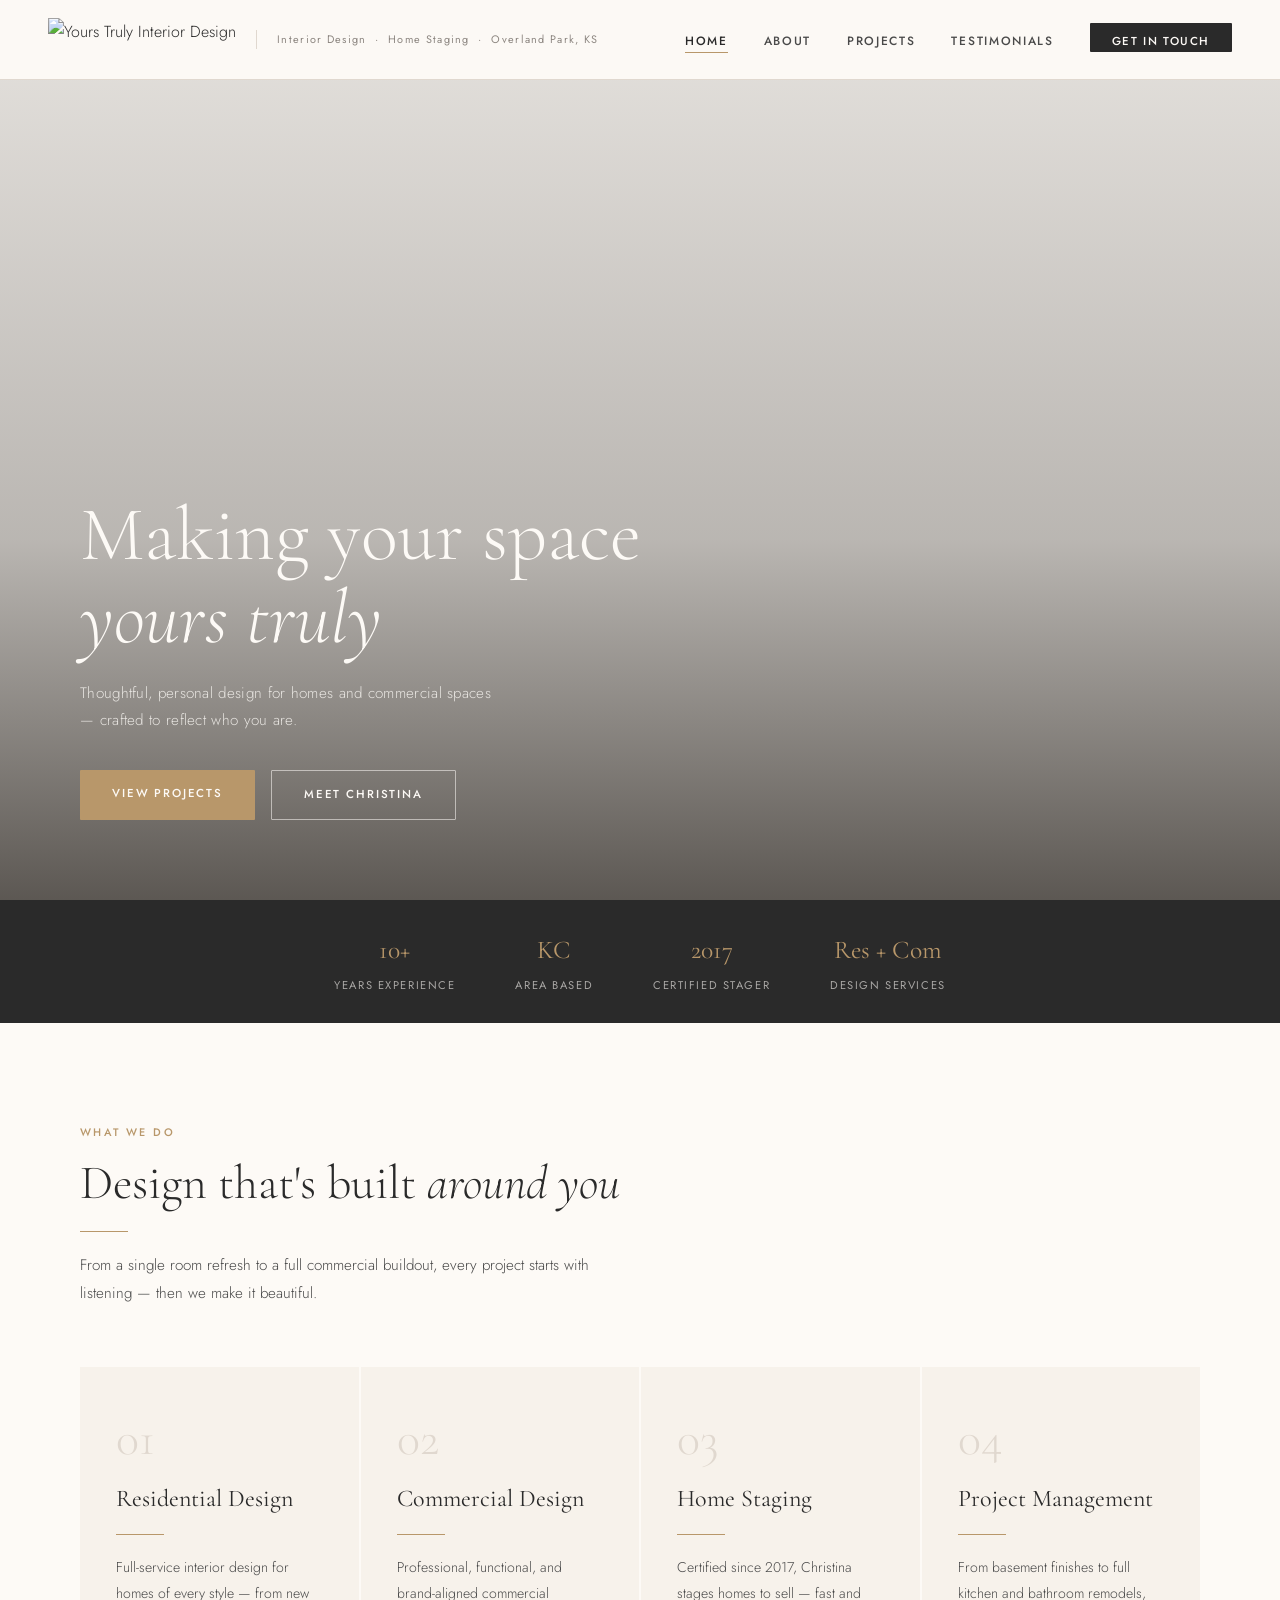
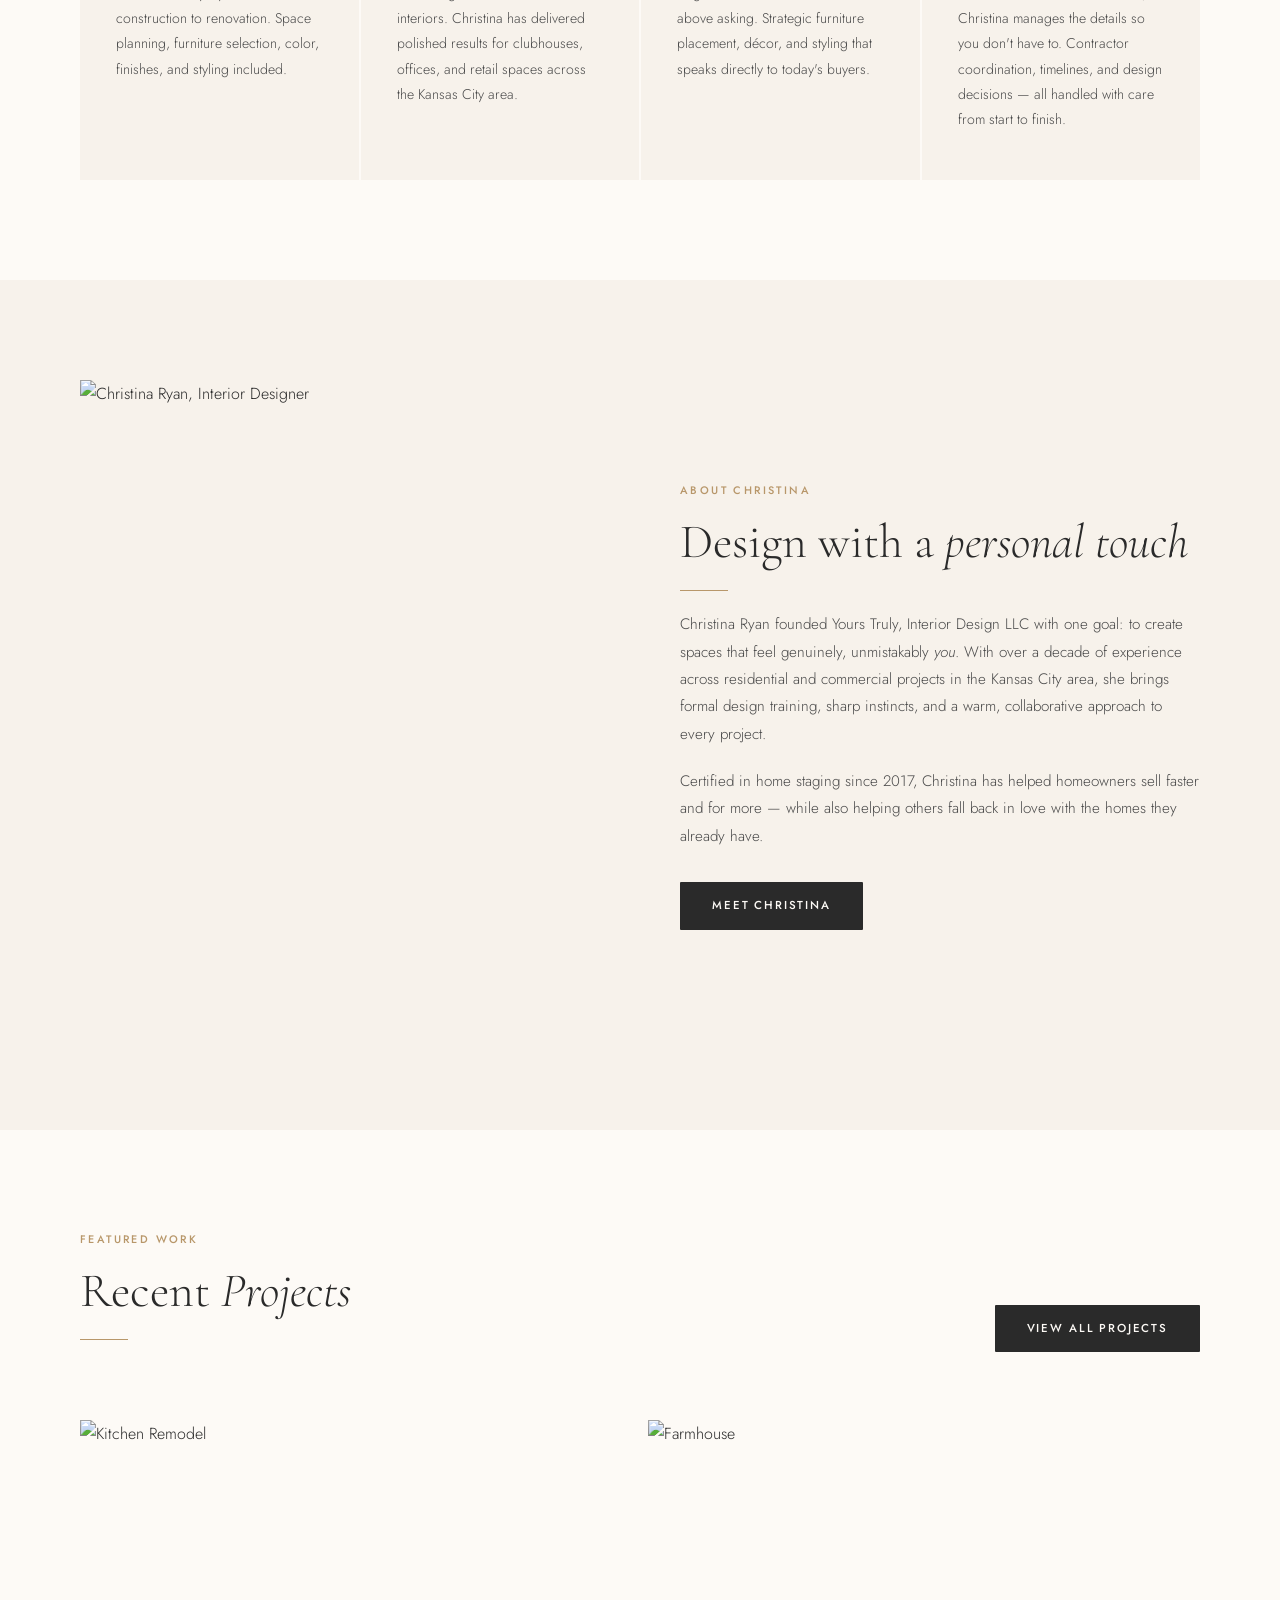
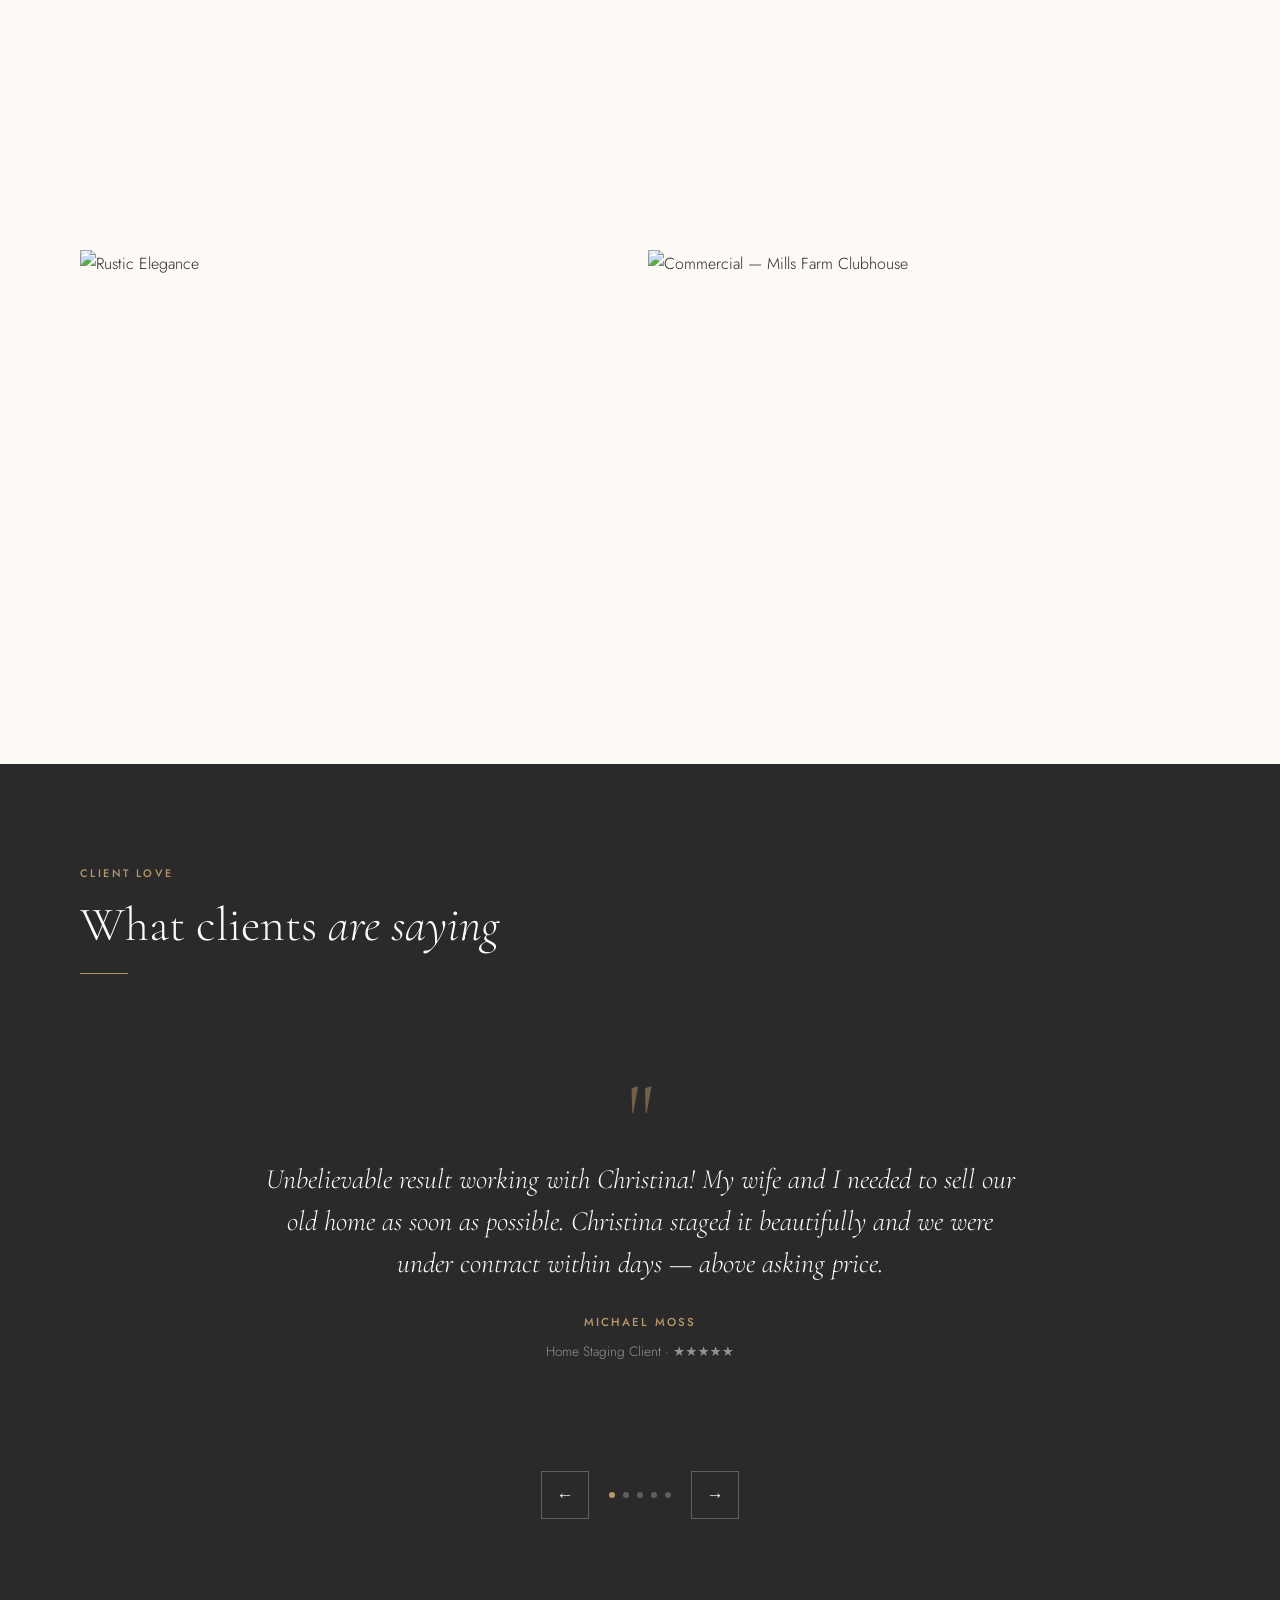
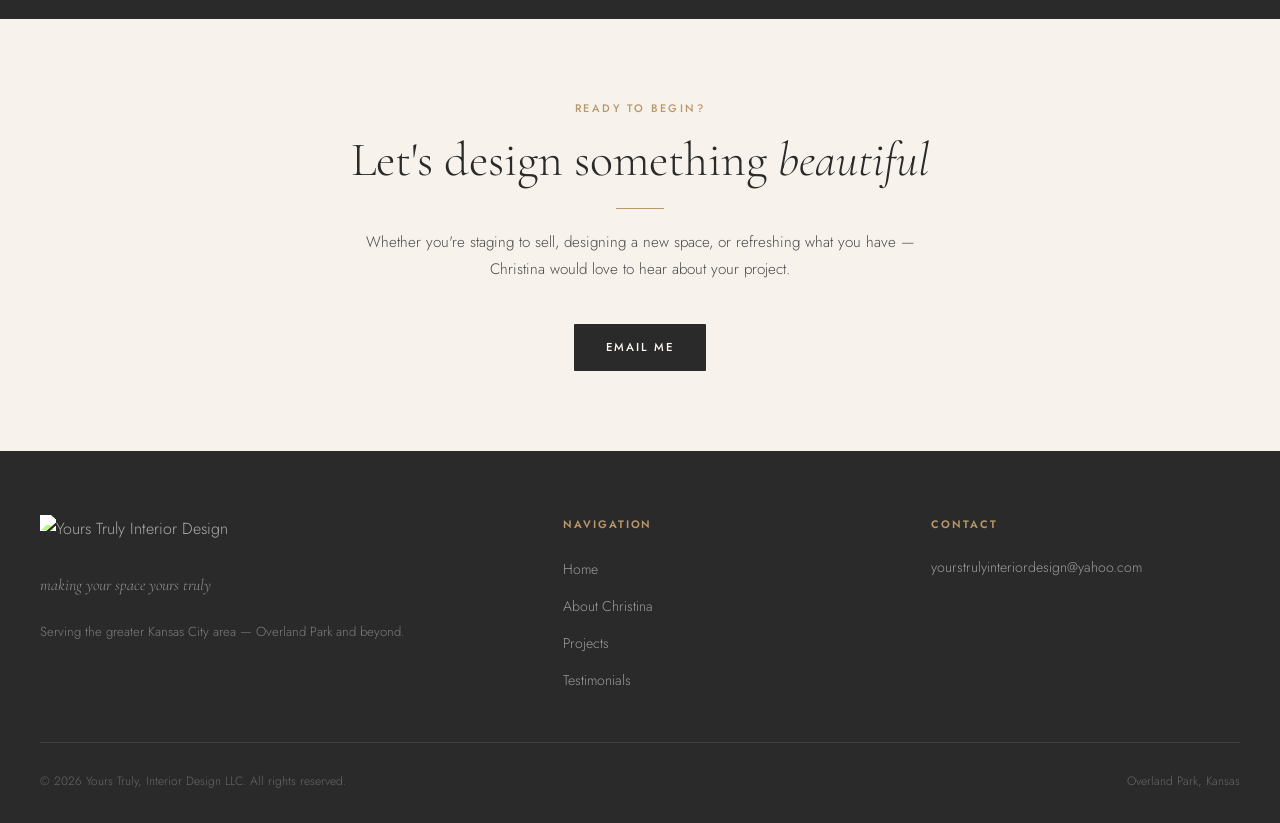
==== index.html @ 73387ab0 "Initial commit — Yours Truly Interior Design website Co-Authored-By: Claude Sonnet 4.6 <noreply@anth" ====
<!DOCTYPE html>
<html lang="en">
<head>
  <meta charset="UTF-8" />
  <meta name="viewport" content="width=device-width, initial-scale=1.0" />
  <title>Yours Truly, Interior Design — Christina Ryan | Overland Park, KS</title>
  <meta name="description" content="Yours Truly, Interior Design LLC — residential design, commercial design, and home staging by Christina Ryan in Overland Park, Kansas." />
  <link rel="stylesheet" href="styles.css" />
</head>
<body>

  <!-- NAV -->
  <nav class="nav" id="nav">
    <div style="display:flex; align-items:center; gap: 20px;">
      <a href="index.html" class="nav-logo">
        <img src="https://images.squarespace-cdn.com/content/v1/5b879209da02bc54b4c3dd03/1538536090506-EZJM4PVKY48RUZDTCL8S/logofin-02.png" alt="Yours Truly Interior Design" />
      </a>
      <span class="nav-tagline">Interior Design &nbsp;·&nbsp; Home Staging &nbsp;·&nbsp; Overland Park, KS</span>
    </div>
    <ul class="nav-links">
      <li><a href="index.html" class="active">Home</a></li>
      <li><a href="about.html">About</a></li>
      <li><a href="projects.html">Projects</a></li>
      <li><a href="testimonials.html">Testimonials</a></li>
      <li><a href="mailto:yourstrulyinteriordesign@yahoo.com" class="nav-cta">Get in Touch</a></li>
    </ul>
    <button class="hamburger" id="hamburger" aria-label="Menu">
      <span></span><span></span><span></span>
    </button>
  </nav>

  <div class="mobile-menu" id="mobileMenu">
    <a href="index.html">Home</a>
    <a href="about.html">About</a>
    <a href="projects.html">Projects</a>
    <a href="testimonials.html">Testimonials</a>
    <a href="mailto:yourstrulyinteriordesign@yahoo.com">Get in Touch</a>
  </div>

  <!-- HERO -->
  <section class="hero">
    <div class="hero-bg" id="heroBg" style="background-image: url('https://images.squarespace-cdn.com/content/v1/5b879209da02bc54b4c3dd03/568b4f22-0fea-4eb7-86a9-8d99c2f4acce/IMG_1135.jpeg');"></div>
    <div class="hero-overlay"></div>
    <div class="hero-content">
<h1>Making your space <em>yours truly</em></h1>
      <p class="hero-sub">Thoughtful, personal design for homes and commercial spaces — crafted to reflect who you are.</p>
      <div class="hero-actions">
        <a href="projects.html" class="btn btn-primary">View Projects</a>
        <a href="about.html" class="btn btn-outline">Meet Christina</a>
      </div>
    </div>
  </section>

  <!-- STATS STRIP -->
  <div class="intro-strip">
    <div class="intro-strip-item">
      <strong>10+</strong>
      <span>Years Experience</span>
    </div>
    <div class="intro-strip-item">
      <strong>KC</strong>
      <span>Area Based</span>
    </div>
    <div class="intro-strip-item">
      <strong>2017</strong>
      <span>Certified Stager</span>
    </div>
    <div class="intro-strip-item">
      <strong>Res + Com</strong>
      <span>Design Services</span>
    </div>
  </div>

  <!-- SERVICES -->
  <section style="padding: 100px 0; background: var(--ivory);">
    <div class="section" style="padding-top: 0; padding-bottom: 0;">
      <p class="section-label">What We Do</p>
      <h2>Design that's built <em>around you</em></h2>
      <div class="divider"></div>
      <p style="max-width: 560px; margin-top: 8px;">From a single room refresh to a full commercial buildout, every project starts with listening — then we make it beautiful.</p>
    </div>
    <div style="max-width: var(--max-width); margin: 0 auto; padding: 0 40px;">
      <div class="services-grid">
        <div class="service-card">
          <div class="service-number">01</div>
          <h3>Residential Design</h3>
          <div class="divider"></div>
          <p>Full-service interior design for homes of every style — from new construction to renovation. Space planning, furniture selection, color, finishes, and styling included.</p>
        </div>
        <div class="service-card">
          <div class="service-number">02</div>
          <h3>Commercial Design</h3>
          <div class="divider"></div>
          <p>Professional, functional, and brand-aligned commercial interiors. Christina has delivered polished results for clubhouses, offices, and retail spaces across the Kansas City area.</p>
        </div>
        <div class="service-card">
          <div class="service-number">03</div>
          <h3>Home Staging</h3>
          <div class="divider"></div>
          <p>Certified since 2017, Christina stages homes to sell — fast and above asking. Strategic furniture placement, décor, and styling that speaks directly to today's buyers.</p>
        </div>
        <div class="service-card">
          <div class="service-number">04</div>
          <h3>Project Management</h3>
          <div class="divider"></div>
          <p>From basement finishes to full kitchen and bathroom remodels, Christina manages the details so you don't have to. Contractor coordination, timelines, and design decisions — all handled with care from start to finish.</p>
        </div>
      </div>
    </div>
  </section>

  <!-- ABOUT TEASER -->
  <section style="padding: 100px 0; background: var(--cream);">
    <div class="section" style="padding-top: 0; padding-bottom: 0;">
      <div class="split">
        <div class="split-image">
          <img
            src="https://images.squarespace-cdn.com/content/v1/5b879209da02bc54b4c3dd03/2d7693ac-e2a9-4519-bec4-ebcbdda5941f/IMG_5736.jpeg"
            alt="Christina Ryan, Interior Designer"
          />
        </div>
        <div class="split-text">
          <p class="section-label">About Christina</p>
          <h2>Design with a <em>personal touch</em></h2>
          <div class="divider"></div>
          <p style="margin-bottom: 20px;">Christina Ryan founded Yours Truly, Interior Design LLC with one goal: to create spaces that feel genuinely, unmistakably <em>you</em>. With over a decade of experience across residential and commercial projects in the Kansas City area, she brings formal design training, sharp instincts, and a warm, collaborative approach to every project.</p>
          <p style="margin-bottom: 32px;">Certified in home staging since 2017, Christina has helped homeowners sell faster and for more — while also helping others fall back in love with the homes they already have.</p>
          <a href="about.html" class="btn btn-dark">Meet Christina</a>
        </div>
      </div>
    </div>
  </section>

  <!-- PROJECT PREVIEW -->
  <section style="padding: 100px 0; background: var(--ivory);">
    <div class="section" style="padding-top: 0; padding-bottom: 0;">
      <div style="display: flex; align-items: flex-end; justify-content: space-between; flex-wrap: wrap; gap: 20px; margin-bottom: 0;">
        <div>
          <p class="section-label">Featured Work</p>
          <h2>Recent <em>Projects</em></h2>
          <div class="divider"></div>
        </div>
        <a href="projects.html" class="btn btn-dark" style="margin-bottom: 8px;">View All Projects</a>
      </div>
      <div class="projects-grid">
        <div class="project-item col-6 row-med">
          <img src="https://images.squarespace-cdn.com/content/v1/5b879209da02bc54b4c3dd03/1777571607477-O6WK1I75LO3JMMD1KAJ6/IMG_4426.jpeg" alt="Kitchen Remodel" loading="lazy" />
          <div class="project-item-overlay"><span class="project-item-label">Kitchen Remodel</span></div>
        </div>
        <div class="project-item col-6 row-med">
          <img src="https://images.squarespace-cdn.com/content/v1/5b879209da02bc54b4c3dd03/1630653430029-G9C7UEC89Q7WGVQ981O9/86665846_2909606509135131_9006853346664906752_n.jpg" alt="Farmhouse" loading="lazy" />
          <div class="project-item-overlay"><span class="project-item-label">Farmhouse</span></div>
        </div>
        <div class="project-item col-6 row-med">
          <img src="https://images.squarespace-cdn.com/content/v1/5b879209da02bc54b4c3dd03/1630653223148-XOSE5EFYVFU7YMMBC68X/76650747_2699862523442865_7784291580168372224_n.jpg" alt="Rustic Elegance" loading="lazy" />
          <div class="project-item-overlay"><span class="project-item-label">Rustic Elegance</span></div>
        </div>
        <div class="project-item col-6 row-med">
          <img src="https://images.squarespace-cdn.com/content/v1/5b879209da02bc54b4c3dd03/2263a76f-a128-403d-b856-2bec34328377/IMG_1175.jpeg" alt="Commercial — Mills Farm Clubhouse" loading="lazy" />
          <div class="project-item-overlay"><span class="project-item-label">Commercial — Mills Farm Clubhouse</span></div>
        </div>
      </div>
    </div>
  </section>

  <!-- TESTIMONIAL SLIDER -->
  <section class="testimonials-section">
    <div style="max-width: var(--max-width); margin: 0 auto; padding: 0 40px;">
      <p class="section-label">Client Love</p>
      <h2 style="color: var(--ivory);">What clients <em>are saying</em></h2>
      <div class="divider"></div>
    </div>
    <div class="slider-wrapper" id="homeSlider">
      <div class="slider-track" id="homeTrack">

        <!-- Slide 1 -->
        <div class="slide slide-text-only">
          <div class="slide-content">
            <div class="quote-mark">"</div>
            <p class="slide-quote">Unbelievable result working with Christina! My wife and I needed to sell our old home as soon as possible. Christina staged it beautifully and we were under contract within days — above asking price.</p>
            <p class="slide-author">Michael Moss</p>
            <p class="slide-role">Home Staging Client · ★★★★★</p>
          </div>
        </div>

        <!-- Slide 2 -->
        <div class="slide slide-text-only">
          <div class="slide-content">
            <div class="quote-mark">"</div>
            <p class="slide-quote">Great experience with Christina! I just had a housewarming and several guests had such nice comments on the décor. I couldn't be happier — she completely understood my vision and made it feel like home.</p>
            <p class="slide-author">Jason Schilder</p>
            <p class="slide-role">Residential Design Client · ★★★★★</p>
          </div>
        </div>

        <!-- Slide 3 -->
        <div class="slide slide-text-only">
          <div class="slide-content">
            <div class="quote-mark">"</div>
            <p class="slide-quote">I would give Christina more stars if I could! She has been such a pleasure to work with — professional, talented, and always within budget. Every room she touched exceeded my expectations.</p>
            <p class="slide-author">Beverly Moulic Moon</p>
            <p class="slide-role">Residential Design Client · ★★★★★</p>
          </div>
        </div>

        <!-- Slide 4 -->
        <div class="slide slide-text-only">
          <div class="slide-content">
            <div class="quote-mark">"</div>
            <p class="slide-quote">Christina is amazing! She helped us redesign our living room and master bedroom and the results were absolutely stunning. She has a true gift for understanding what her clients want and delivering beyond expectations.</p>
            <p class="slide-author">Kathy Brennan</p>
            <p class="slide-role">Residential Design Client · ★★★★★</p>
          </div>
        </div>

        <!-- Slide 5 -->
        <div class="slide slide-text-only">
          <div class="slide-content">
            <div class="quote-mark">"</div>
            <p class="slide-quote">Working with Christina was the best decision we made for our new home. She listened carefully to our style and budget, and transformed every space into something we genuinely love coming home to every day.</p>
            <p class="slide-author">Sarah & Tom Whitfield</p>
            <p class="slide-role">Residential Design Client · ★★★★★</p>
          </div>
        </div>

      </div>
    </div>
    <div class="slider-controls">
      <button class="slider-btn" id="homePrev" aria-label="Previous">&#8592;</button>
      <div class="slider-dots" id="homeDots">
        <button class="dot active" data-idx="0"></button>
        <button class="dot" data-idx="1"></button>
        <button class="dot" data-idx="2"></button>
        <button class="dot" data-idx="3"></button>
        <button class="dot" data-idx="4"></button>
      </div>
      <button class="slider-btn" id="homeNext" aria-label="Next">&#8594;</button>
    </div>
  </section>

  <!-- CTA -->
  <section class="contact-strip">
    <div style="max-width: 600px; margin: 0 auto;">
      <p class="section-label" style="display: flex; justify-content: center;">Ready to Begin?</p>
      <h2 style="text-align: center; margin-bottom: 16px;">Let's design something <em>beautiful</em></h2>
      <div class="divider" style="margin: 20px auto;"></div>
      <p style="text-align: center; margin-bottom: 40px;">Whether you're staging to sell, designing a new space, or refreshing what you have — Christina would love to hear about your project.</p>
      <div style="display: flex; justify-content: center; gap: 16px; flex-wrap: wrap;">
        <a href="mailto:yourstrulyinteriordesign@yahoo.com" class="btn btn-dark">Email Me</a>
      </div>
    </div>
  </section>

  <!-- FOOTER -->
  <footer>
    <div class="footer-inner">
      <div class="footer-brand">
        <img src="https://images.squarespace-cdn.com/content/v1/5b879209da02bc54b4c3dd03/1538536090506-EZJM4PVKY48RUZDTCL8S/logofin-02.png" alt="Yours Truly Interior Design" />
        <p class="footer-tagline">making your space yours truly</p>
        <p style="font-size: 0.82rem; color: rgba(253,250,246,0.4);">Serving the greater Kansas City area — Overland Park and beyond.</p>
      </div>
      <div>
        <p class="footer-heading">Navigation</p>
        <ul class="footer-links">
          <li><a href="index.html">Home</a></li>
          <li><a href="about.html">About Christina</a></li>
          <li><a href="projects.html">Projects</a></li>
          <li><a href="testimonials.html">Testimonials</a></li>
        </ul>
      </div>
      <div>
        <p class="footer-heading">Contact</p>
        <p class="footer-contact-item"><a href="mailto:yourstrulyinteriordesign@yahoo.com">yourstrulyinteriordesign@yahoo.com</a></p>
      </div>
    </div>
    <div class="footer-bottom">
      <span>© <span id="year"></span> Yours Truly, Interior Design LLC. All rights reserved.</span>
      <span>Overland Park, Kansas</span>
    </div>
  </footer>

  <script>
    // Year
    document.getElementById('year').textContent = new Date().getFullYear();

    // Nav scroll
    const nav = document.getElementById('nav');
    window.addEventListener('scroll', () => {
      nav.classList.toggle('scrolled', window.scrollY > 20);
    });

    // Hamburger
    const hamburger = document.getElementById('hamburger');
    const mobileMenu = document.getElementById('mobileMenu');
    hamburger.addEventListener('click', () => {
      mobileMenu.classList.toggle('open');
    });

    // Hero parallax / bg loaded
    const heroBg = document.getElementById('heroBg');
    setTimeout(() => heroBg.classList.add('loaded'), 100);

    // Home testimonial slider
    const track = document.getElementById('homeTrack');
    const dots = document.querySelectorAll('#homeDots .dot');
    let current = 0;
    const total = 5;

    function goTo(n) {
      current = (n + total) % total;
      track.style.transform = `translateX(-${current * 100}%)`;
      dots.forEach((d, i) => d.classList.toggle('active', i === current));
    }

    document.getElementById('homeNext').addEventListener('click', () => goTo(current + 1));
    document.getElementById('homePrev').addEventListener('click', () => goTo(current - 1));
    dots.forEach(d => d.addEventListener('click', () => goTo(+d.dataset.idx)));

    // Auto-advance
    setInterval(() => goTo(current + 1), 6000);
  </script>
</body>
</html>
---- styles.css ----
@import url('https://fonts.googleapis.com/css2?family=Cormorant+Garamond:ital,wght@0,300;0,400;0,500;0,600;1,300;1,400&family=Jost:wght@300;400;500;600&display=swap');

:root {
  --cream: #F7F2EB;
  --ivory: #FDFAF6;
  --charcoal: #2A2A2A;
  --charcoal-light: #4A4A4A;
  --gold: #B8976A;
  --gold-dark: #9A7A52;
  --warm-gray: #8C8680;
  --border: #E0D8CF;
  --white: #FFFFFF;

  --font-display: 'Cormorant Garamond', Georgia, serif;
  --font-body: 'Jost', system-ui, sans-serif;

  --max-width: 1200px;
  --section-pad: 100px 40px;
  --section-pad-sm: 60px 24px;
}

*, *::before, *::after { box-sizing: border-box; margin: 0; padding: 0; }

html { scroll-behavior: smooth; }

body {
  font-family: var(--font-body);
  font-weight: 300;
  color: var(--charcoal);
  background: var(--ivory);
  line-height: 1.7;
  -webkit-font-smoothing: antialiased;
}

img { display: block; max-width: 100%; }

a { color: inherit; text-decoration: none; }

/* ─── NAV ─────────────────────────────────────────────── */

.nav {
  position: fixed;
  top: 0; left: 0; right: 0;
  z-index: 100;
  display: flex;
  align-items: center;
  justify-content: space-between;
  padding: 0 48px;
  height: 80px;
  background: rgba(253, 250, 246, 0.96);
  backdrop-filter: blur(8px);
  border-bottom: 1px solid var(--border);
  transition: box-shadow 0.3s;
}

.nav.scrolled { box-shadow: 0 2px 20px rgba(0,0,0,0.07); }

.nav-logo {
  display: flex;
  align-items: center;
  gap: 12px;
}

.nav-logo img { height: 44px; width: auto; }

.nav-logo-text {
  font-family: var(--font-display);
  font-size: 1.15rem;
  font-weight: 500;
  letter-spacing: 0.03em;
  line-height: 1.2;
  color: var(--charcoal);
}

.nav-logo-text span {
  display: block;
  font-family: var(--font-body);
  font-size: 0.6rem;
  font-weight: 500;
  letter-spacing: 0.18em;
  text-transform: uppercase;
  color: var(--gold);
}

.nav-links {
  display: flex;
  align-items: center;
  gap: 36px;
  list-style: none;
}

.nav-links a {
  font-size: 0.75rem;
  font-weight: 500;
  letter-spacing: 0.14em;
  text-transform: uppercase;
  color: var(--charcoal-light);
  transition: color 0.2s;
  position: relative;
  padding-bottom: 3px;
}

.nav-links a::after {
  content: '';
  position: absolute;
  bottom: 0; left: 0;
  width: 0; height: 1px;
  background: var(--gold);
  transition: width 0.25s;
}

.nav-links a:hover,
.nav-links a.active {
  color: var(--charcoal);
}

.nav-links a:hover::after,
.nav-links a.active::after { width: 100%; }

.nav-cta {
  background: var(--charcoal);
  color: var(--ivory) !important;
  padding: 10px 22px;
  font-size: 0.72rem !important;
  letter-spacing: 0.14em !important;
  border-radius: 1px;
  transition: background 0.2s !important;
}

.nav-cta::after { display: none !important; }
.nav-cta:hover { background: var(--gold) !important; color: var(--ivory) !important; }

.nav-tagline {
  font-size: 0.68rem;
  font-weight: 400;
  letter-spacing: 0.12em;
  color: var(--warm-gray);
  white-space: nowrap;
  padding-left: 20px;
  border-left: 1px solid var(--border);
}

@media (max-width: 1100px) {
  .nav-tagline { display: none; }
}

.hamburger {
  display: none;
  flex-direction: column;
  gap: 5px;
  cursor: pointer;
  background: none;
  border: none;
  padding: 4px;
}

.hamburger span {
  display: block;
  width: 24px;
  height: 1.5px;
  background: var(--charcoal);
  transition: all 0.3s;
}

.mobile-menu {
  display: none;
  position: fixed;
  top: 80px; left: 0; right: 0;
  background: var(--ivory);
  border-bottom: 1px solid var(--border);
  padding: 24px 24px 32px;
  z-index: 99;
  flex-direction: column;
  gap: 20px;
}

.mobile-menu.open { display: flex; }

.mobile-menu a {
  font-size: 0.8rem;
  font-weight: 500;
  letter-spacing: 0.14em;
  text-transform: uppercase;
  color: var(--charcoal-light);
  padding: 8px 0;
  border-bottom: 1px solid var(--border);
}

.mobile-menu a:last-child { border-bottom: none; }

/* ─── HERO ────────────────────────────────────────────── */

.hero {
  position: relative;
  height: 100vh;
  min-height: 600px;
  display: flex;
  align-items: flex-end;
  padding-bottom: 80px;
  overflow: hidden;
}

.hero-bg {
  position: absolute;
  inset: 0;
  background-size: cover;
  background-position: center;
  transform: scale(1.04);
  transition: transform 8s ease;
}

.hero-bg.loaded { transform: scale(1); }

.hero-overlay {
  position: absolute;
  inset: 0;
  background: linear-gradient(
    to top,
    rgba(30, 25, 20, 0.72) 0%,
    rgba(30, 25, 20, 0.3) 40%,
    rgba(30, 25, 20, 0.1) 100%
  );
}

.hero-content {
  position: relative;
  z-index: 2;
  max-width: var(--max-width);
  margin: 0 auto;
  padding: 0 40px;
  width: 100%;
}

.hero-eyebrow {
  font-family: var(--font-body);
  font-size: 0.7rem;
  font-weight: 500;
  letter-spacing: 0.22em;
  text-transform: uppercase;
  color: var(--gold);
  margin-bottom: 16px;
}

.hero h1 {
  font-family: var(--font-display);
  font-size: clamp(3rem, 6vw, 5.5rem);
  font-weight: 300;
  line-height: 1.08;
  color: var(--ivory);
  margin-bottom: 20px;
  max-width: 680px;
}

.hero h1 em { font-style: italic; font-weight: 300; }

.hero-sub {
  font-size: 0.95rem;
  font-weight: 300;
  color: rgba(253, 250, 246, 0.8);
  margin-bottom: 36px;
  max-width: 420px;
  letter-spacing: 0.02em;
}

.hero-actions { display: flex; gap: 16px; flex-wrap: wrap; }

.btn {
  display: inline-block;
  font-family: var(--font-body);
  font-size: 0.72rem;
  font-weight: 500;
  letter-spacing: 0.16em;
  text-transform: uppercase;
  padding: 14px 32px;
  border-radius: 1px;
  transition: all 0.25s;
  cursor: pointer;
  border: none;
}

.btn-primary {
  background: var(--gold);
  color: var(--ivory);
}
.btn-primary:hover { background: var(--gold-dark); }

.btn-outline {
  background: transparent;
  color: var(--ivory);
  border: 1px solid rgba(253,250,246,0.55);
}
.btn-outline:hover {
  background: rgba(253,250,246,0.12);
  border-color: rgba(253,250,246,0.8);
}

.btn-dark {
  background: var(--charcoal);
  color: var(--ivory);
}
.btn-dark:hover { background: var(--gold); }

.btn-gold {
  background: var(--gold);
  color: var(--ivory);
}
.btn-gold:hover { background: var(--gold-dark); }

/* ─── INTRO STRIP ─────────────────────────────────────── */

.intro-strip {
  background: var(--charcoal);
  padding: 28px 40px;
  display: flex;
  justify-content: center;
  gap: 60px;
  flex-wrap: wrap;
}

.intro-strip-item {
  display: flex;
  flex-direction: column;
  align-items: center;
  gap: 4px;
  color: var(--ivory);
}

.intro-strip-item strong {
  font-family: var(--font-display);
  font-size: 1.6rem;
  font-weight: 400;
  color: var(--gold);
}

.intro-strip-item span {
  font-size: 0.7rem;
  font-weight: 400;
  letter-spacing: 0.14em;
  text-transform: uppercase;
  color: rgba(253,250,246,0.6);
}

/* ─── SECTIONS ────────────────────────────────────────── */

.section {
  padding: var(--section-pad);
  max-width: var(--max-width);
  margin: 0 auto;
}

.section-full {
  padding: var(--section-pad);
}

.section-label {
  font-family: var(--font-body);
  font-size: 0.68rem;
  font-weight: 500;
  letter-spacing: 0.22em;
  text-transform: uppercase;
  color: var(--gold);
  margin-bottom: 14px;
}

h2 {
  font-family: var(--font-display);
  font-size: clamp(2rem, 4vw, 3rem);
  font-weight: 300;
  line-height: 1.15;
  color: var(--charcoal);
}

h2 em { font-style: italic; }

h3 {
  font-family: var(--font-display);
  font-size: 1.5rem;
  font-weight: 400;
  line-height: 1.3;
}

p {
  font-size: 0.95rem;
  line-height: 1.8;
  color: var(--charcoal-light);
}

.divider {
  width: 48px;
  height: 1px;
  background: var(--gold);
  margin: 20px 0;
}

/* ─── SERVICES GRID ───────────────────────────────────── */

.services-grid {
  display: grid;
  grid-template-columns: repeat(4, 1fr);
  gap: 2px;
  margin-top: 60px;
}

.service-card {
  background: var(--cream);
  padding: 48px 36px;
  position: relative;
  overflow: hidden;
  transition: background 0.3s;
}

.service-card:hover { background: var(--charcoal); }

.service-card:hover .service-number,
.service-card:hover h3,
.service-card:hover p { color: var(--ivory); }

.service-card:hover .divider { background: var(--gold); }

.service-number {
  font-family: var(--font-display);
  font-size: 3rem;
  font-weight: 300;
  color: var(--border);
  line-height: 1;
  margin-bottom: 20px;
  transition: color 0.3s;
}

.service-card h3 { margin-bottom: 12px; transition: color 0.3s; }
.service-card p { font-size: 0.88rem; transition: color 0.3s; }

/* ─── SPLIT LAYOUT ────────────────────────────────────── */

.split {
  display: grid;
  grid-template-columns: 1fr 1fr;
  gap: 80px;
  align-items: center;
}

.split-text { }

.split-text .section-label { margin-top: 0; }

.split-image {
  position: relative;
}

.split-image img {
  width: 100%;
  aspect-ratio: 4/5;
  object-fit: cover;
}

.split-image::before {
  content: '';
  position: absolute;
  top: -16px; left: -16px;
  right: 16px; bottom: 16px;
  border: 1px solid var(--gold);
  z-index: -1;
}

/* ─── PROJECTS GRID ───────────────────────────────────── */

.projects-grid {
  display: grid;
  grid-template-columns: repeat(12, 1fr);
  gap: 16px;
  margin-top: 60px;
}

.project-item {
  overflow: hidden;
  position: relative;
  cursor: pointer;
}

.project-item img {
  width: 100%;
  height: 100%;
  object-fit: cover;
  transition: transform 0.6s ease;
}

.project-item:hover img { transform: scale(1.05); }

.project-item-overlay {
  position: absolute;
  inset: 0;
  background: rgba(30,25,20,0);
  display: flex;
  align-items: flex-end;
  padding: 24px;
  transition: background 0.3s;
}

.project-item:hover .project-item-overlay {
  background: rgba(30,25,20,0.55);
}

.project-item-label {
  color: var(--ivory);
  font-family: var(--font-display);
  font-size: 1.1rem;
  font-weight: 400;
  opacity: 0;
  transform: translateY(8px);
  transition: all 0.3s;
}

.project-item:hover .project-item-label {
  opacity: 1;
  transform: translateY(0);
}

.col-8 { grid-column: span 8; }
.col-7 { grid-column: span 7; }
.col-5 { grid-column: span 5; }
.col-4 { grid-column: span 4; }
.col-6 { grid-column: span 6; }
.col-3 { grid-column: span 3; }
.row-tall { aspect-ratio: 3/4; }
.row-med { aspect-ratio: 4/3; }
.row-sq { aspect-ratio: 1; }
.row-wide { aspect-ratio: 16/9; }

/* ─── TESTIMONIALS ────────────────────────────────────── */

.testimonials-section {
  background: var(--charcoal);
  padding: var(--section-pad);
}

.testimonials-section h2 { color: var(--ivory); }
.testimonials-section .section-label { color: var(--gold); }
.testimonials-section .divider { background: var(--gold); }

.slider-wrapper {
  position: relative;
  margin-top: 60px;
  overflow: hidden;
}

.slider-track {
  display: flex;
  transition: transform 0.6s cubic-bezier(0.4, 0, 0.2, 1);
}

.slide {
  min-width: 100%;
  display: flex;
  gap: 80px;
  align-items: center;
  padding: 0 40px;
}

.slide-image {
  flex: 0 0 420px;
  height: 520px;
  overflow: hidden;
  position: relative;
}

.slide-image img {
  width: 100%;
  height: 100%;
  object-fit: cover;
}

.slide-content { flex: 1; }

.slide.slide-text-only {
  justify-content: center;
  padding: 60px 80px;
}
.slide.slide-text-only .slide-content {
  max-width: 760px;
  text-align: center;
}
.slide.slide-text-only .quote-mark {
  display: block;
  text-align: center;
}

.quote-mark {
  font-family: var(--font-display);
  font-size: 6rem;
  line-height: 0.5;
  color: var(--gold);
  opacity: 0.5;
  margin-bottom: 16px;
}

.slide-quote {
  font-family: var(--font-display);
  font-size: clamp(1.3rem, 2.5vw, 1.75rem);
  font-weight: 300;
  font-style: italic;
  line-height: 1.5;
  color: var(--ivory);
  margin-bottom: 28px;
}

.slide-author {
  font-size: 0.72rem;
  font-weight: 500;
  letter-spacing: 0.18em;
  text-transform: uppercase;
  color: var(--gold);
  margin-bottom: 6px;
}

.slide-role {
  font-size: 0.85rem;
  color: rgba(253,250,246,0.5);
}

.slider-controls {
  display: flex;
  align-items: center;
  justify-content: center;
  gap: 20px;
  margin-top: 48px;
}

.slider-btn {
  width: 48px;
  height: 48px;
  border: 1px solid rgba(253,250,246,0.25);
  background: transparent;
  color: var(--ivory);
  cursor: pointer;
  display: flex;
  align-items: center;
  justify-content: center;
  transition: all 0.2s;
  font-size: 1.1rem;
}

.slider-btn:hover {
  background: var(--gold);
  border-color: var(--gold);
}

.slider-dots {
  display: flex;
  gap: 8px;
}

.dot {
  width: 6px;
  height: 6px;
  border-radius: 50%;
  background: rgba(253,250,246,0.25);
  cursor: pointer;
  transition: background 0.2s;
  border: none;
}

.dot.active { background: var(--gold); }

/* ─── TESTIMONIALS PAGE ───────────────────────────────── */

.testimonial-hero {
  padding-top: 80px;
  background: var(--charcoal);
  height: 50vh;
  min-height: 360px;
  display: flex;
  align-items: flex-end;
  position: relative;
  overflow: hidden;
}

.testimonial-hero-bg {
  position: absolute;
  inset: 0;
  background-size: cover;
  background-position: center;
  opacity: 0.3;
}

.testimonial-hero-content {
  position: relative;
  z-index: 2;
  max-width: var(--max-width);
  margin: 0 auto;
  padding: 0 40px 60px;
  width: 100%;
}

.testimonial-hero-content h1 {
  font-family: var(--font-display);
  font-size: clamp(2.5rem, 5vw, 4rem);
  font-weight: 300;
  color: var(--ivory);
  margin-top: 12px;
}

/* ─── FULL SLIDER (TESTIMONIALS PAGE) ────────────────── */

.full-slider-section {
  padding: 80px 0;
  background: var(--ivory);
  overflow: hidden;
}

.full-slider-wrapper {
  position: relative;
  max-width: 1000px;
  margin: 0 auto;
  padding: 0 40px;
}

.full-slide {
  display: none;
  flex-direction: column;
  align-items: center;
  text-align: center;
  gap: 32px;
}

.full-slide.active { display: flex; }

.full-slide-image {
  width: 100%;
  max-width: 700px;
  aspect-ratio: 16/9;
  overflow: hidden;
  position: relative;
}

.full-slide-image img {
  width: 100%;
  height: 100%;
  object-fit: cover;
}

.full-slide-text {
  max-width: 680px;
}

.full-slide-text .quote-mark { opacity: 0.35; color: var(--gold); }

.full-slide-text .slide-quote {
  color: var(--charcoal);
  font-size: clamp(1.2rem, 2.2vw, 1.6rem);
}

.full-slide-text .slide-author { color: var(--gold); }
.full-slide-text .slide-role { color: var(--warm-gray); }

.full-slider-controls {
  display: flex;
  align-items: center;
  justify-content: center;
  gap: 20px;
  margin-top: 48px;
}

.full-slider-btn {
  width: 52px;
  height: 52px;
  border: 1px solid var(--border);
  background: transparent;
  color: var(--charcoal);
  cursor: pointer;
  display: flex;
  align-items: center;
  justify-content: center;
  transition: all 0.2s;
  font-size: 1.2rem;
}

.full-slider-btn:hover { background: var(--gold); border-color: var(--gold); color: var(--ivory); }

.full-dots { display: flex; gap: 8px; }
.full-dot {
  width: 7px;
  height: 7px;
  border-radius: 50%;
  background: var(--border);
  cursor: pointer;
  border: none;
  transition: background 0.2s;
}
.full-dot.active { background: var(--gold); }

/* ─── REVIEWS CARDS ───────────────────────────────────── */

.reviews-grid {
  display: grid;
  grid-template-columns: repeat(3, 1fr);
  gap: 24px;
  margin-top: 60px;
}

.review-card {
  background: var(--cream);
  padding: 40px 36px;
  border-top: 2px solid var(--gold);
}

.review-stars {
  color: #C9A227;
  font-size: 0.9rem;
  letter-spacing: 3px;
  margin-bottom: 20px;
}

.review-text {
  font-family: var(--font-display);
  font-size: 1.05rem;
  font-style: italic;
  font-weight: 300;
  line-height: 1.6;
  color: var(--charcoal);
  margin-bottom: 24px;
}

.review-author {
  font-size: 0.72rem;
  font-weight: 600;
  letter-spacing: 0.14em;
  text-transform: uppercase;
  color: var(--charcoal);
}

/* ─── ABOUT PAGE ──────────────────────────────────────── */

.page-hero {
  padding-top: 80px;
  position: relative;
  background: var(--cream);
  overflow: hidden;
}

.page-hero-inner {
  max-width: var(--max-width);
  margin: 0 auto;
  padding: 80px 40px 0;
  display: grid;
  grid-template-columns: 1fr 480px;
  gap: 80px;
  align-items: end;
}

.page-hero-text {
  padding-bottom: 80px;
}

.page-hero-text h1 {
  font-family: var(--font-display);
  font-size: clamp(2.5rem, 5vw, 4.5rem);
  font-weight: 300;
  line-height: 1.1;
  color: var(--charcoal);
  margin-bottom: 24px;
}

.page-hero-text h1 em { font-style: italic; }

.page-hero-image img {
  width: 100%;
  aspect-ratio: 3/4;
  object-fit: cover;
  object-position: top;
}

/* ─── CREDENTIALS ─────────────────────────────────────── */

.credentials-list {
  list-style: none;
  margin-top: 32px;
  display: flex;
  flex-direction: column;
  gap: 12px;
}

.credentials-list li {
  display: flex;
  align-items: center;
  gap: 14px;
  font-size: 0.9rem;
  color: var(--charcoal-light);
}

.credentials-list li::before {
  content: '';
  flex-shrink: 0;
  width: 20px;
  height: 1px;
  background: var(--gold);
}

/* ─── PHILOSOPHY QUOTE ────────────────────────────────── */

.philosophy-block {
  background: var(--charcoal);
  padding: var(--section-pad);
  text-align: center;
}

.philosophy-block blockquote {
  font-family: var(--font-display);
  font-size: clamp(1.6rem, 3.5vw, 2.5rem);
  font-weight: 300;
  font-style: italic;
  line-height: 1.4;
  color: var(--ivory);
  max-width: 800px;
  margin: 0 auto 28px;
}

.philosophy-block cite {
  font-family: var(--font-body);
  font-size: 0.72rem;
  font-weight: 500;
  letter-spacing: 0.18em;
  text-transform: uppercase;
  color: var(--gold);
  font-style: normal;
}

/* ─── CONTACT STRIP ───────────────────────────────────── */

.contact-strip {
  background: var(--cream);
  padding: 80px 40px;
  text-align: center;
}

.contact-strip .section-label { justify-content: center; display: flex; }

.contact-info-row {
  display: flex;
  justify-content: center;
  gap: 60px;
  flex-wrap: wrap;
  margin-top: 40px;
  margin-bottom: 48px;
}

.contact-info-item {
  text-align: center;
}

.contact-info-item .label {
  font-size: 0.68rem;
  font-weight: 500;
  letter-spacing: 0.18em;
  text-transform: uppercase;
  color: var(--gold);
  margin-bottom: 6px;
}

.contact-info-item .value {
  font-family: var(--font-display);
  font-size: 1.1rem;
  color: var(--charcoal);
}

/* ─── PROJECTS PAGE ───────────────────────────────────── */

.projects-page-hero {
  padding-top: 80px;
  background: var(--charcoal);
  padding-bottom: 0;
  overflow: hidden;
}

.projects-page-hero-inner {
  max-width: var(--max-width);
  margin: 0 auto;
  padding: 80px 40px 60px;
}

.projects-page-hero-inner h1 {
  font-family: var(--font-display);
  font-size: clamp(2.5rem, 5vw, 4.5rem);
  font-weight: 300;
  color: var(--ivory);
  margin-top: 12px;
}

.project-category {
  max-width: var(--max-width);
  margin: 0 auto;
  padding: var(--section-pad);
}

.project-category + .project-category {
  border-top: 1px solid var(--border);
}

.project-images-masonry {
  margin-top: 40px;
  display: grid;
  gap: 12px;
}

.masonry-2col { grid-template-columns: 1fr 1fr; }
.masonry-3col { grid-template-columns: repeat(3, 1fr); }

.masonry-item { overflow: hidden; }
.masonry-item img {
  width: 100%;
  aspect-ratio: 4/3;
  object-fit: cover;
  transition: transform 0.5s ease;
}
.masonry-item.tall img { aspect-ratio: 3/4; }
.masonry-item:hover img { transform: scale(1.04); }

.project-pair {
  display: grid;
  grid-template-columns: 1fr 1fr;
  gap: 12px;
  margin-top: 12px;
}

/* ─── FOOTER ──────────────────────────────────────────── */

footer {
  background: var(--charcoal);
  padding: 64px 40px 32px;
  color: rgba(253,250,246,0.6);
}

.footer-inner {
  max-width: var(--max-width);
  margin: 0 auto;
  display: grid;
  grid-template-columns: 1.5fr 1fr 1fr;
  gap: 60px;
  padding-bottom: 48px;
  border-bottom: 1px solid rgba(253,250,246,0.1);
}

.footer-brand img { height: 40px; margin-bottom: 16px; filter: brightness(2); }

.footer-tagline {
  font-family: var(--font-display);
  font-size: 1rem;
  font-style: italic;
  color: rgba(253,250,246,0.5);
  margin-bottom: 20px;
}

.footer-heading {
  font-size: 0.68rem;
  font-weight: 600;
  letter-spacing: 0.18em;
  text-transform: uppercase;
  color: var(--gold);
  margin-bottom: 20px;
}

.footer-links {
  list-style: none;
  display: flex;
  flex-direction: column;
  gap: 10px;
}

.footer-links a {
  font-size: 0.88rem;
  color: rgba(253,250,246,0.55);
  transition: color 0.2s;
}

.footer-links a:hover { color: var(--ivory); }

.footer-contact-item {
  font-size: 0.88rem;
  margin-bottom: 8px;
  color: rgba(253,250,246,0.55);
}

.footer-contact-item a:hover { color: var(--ivory); }

.footer-bottom {
  max-width: var(--max-width);
  margin: 0 auto;
  display: flex;
  justify-content: space-between;
  align-items: center;
  padding-top: 28px;
  font-size: 0.75rem;
  color: rgba(253,250,246,0.3);
  flex-wrap: wrap;
  gap: 12px;
}

/* ─── RESPONSIVE ──────────────────────────────────────── */

@media (max-width: 960px) {
  :root { --section-pad: 70px 24px; }

  .nav { padding: 0 24px; }
  .nav-links { display: none; }
  .hamburger { display: flex; }

  .hero-content { padding: 0 24px; }

  .services-grid { grid-template-columns: 1fr; gap: 2px; }

  .split { grid-template-columns: 1fr; gap: 40px; }
  .split-image::before { display: none; }

  .projects-grid { display: flex; flex-direction: column; gap: 12px; }
  .projects-grid .project-item { aspect-ratio: 16/9; }

  .slide { flex-direction: column; gap: 32px; padding: 0 0; }
  .slide-image { flex: none; width: 100%; height: 280px; }

  .reviews-grid { grid-template-columns: 1fr; }

  .page-hero-inner { grid-template-columns: 1fr; }
  .page-hero-image { display: none; }

  .footer-inner { grid-template-columns: 1fr; gap: 40px; }
  .footer-bottom { flex-direction: column; text-align: center; }

  .masonry-2col, .masonry-3col { grid-template-columns: 1fr 1fr; }
  .project-pair { grid-template-columns: 1fr; }
}

@media (max-width: 640px) {
  :root { --section-pad: 50px 20px; }

  .intro-strip { gap: 32px; }

  .masonry-2col, .masonry-3col { grid-template-columns: 1fr; }
}
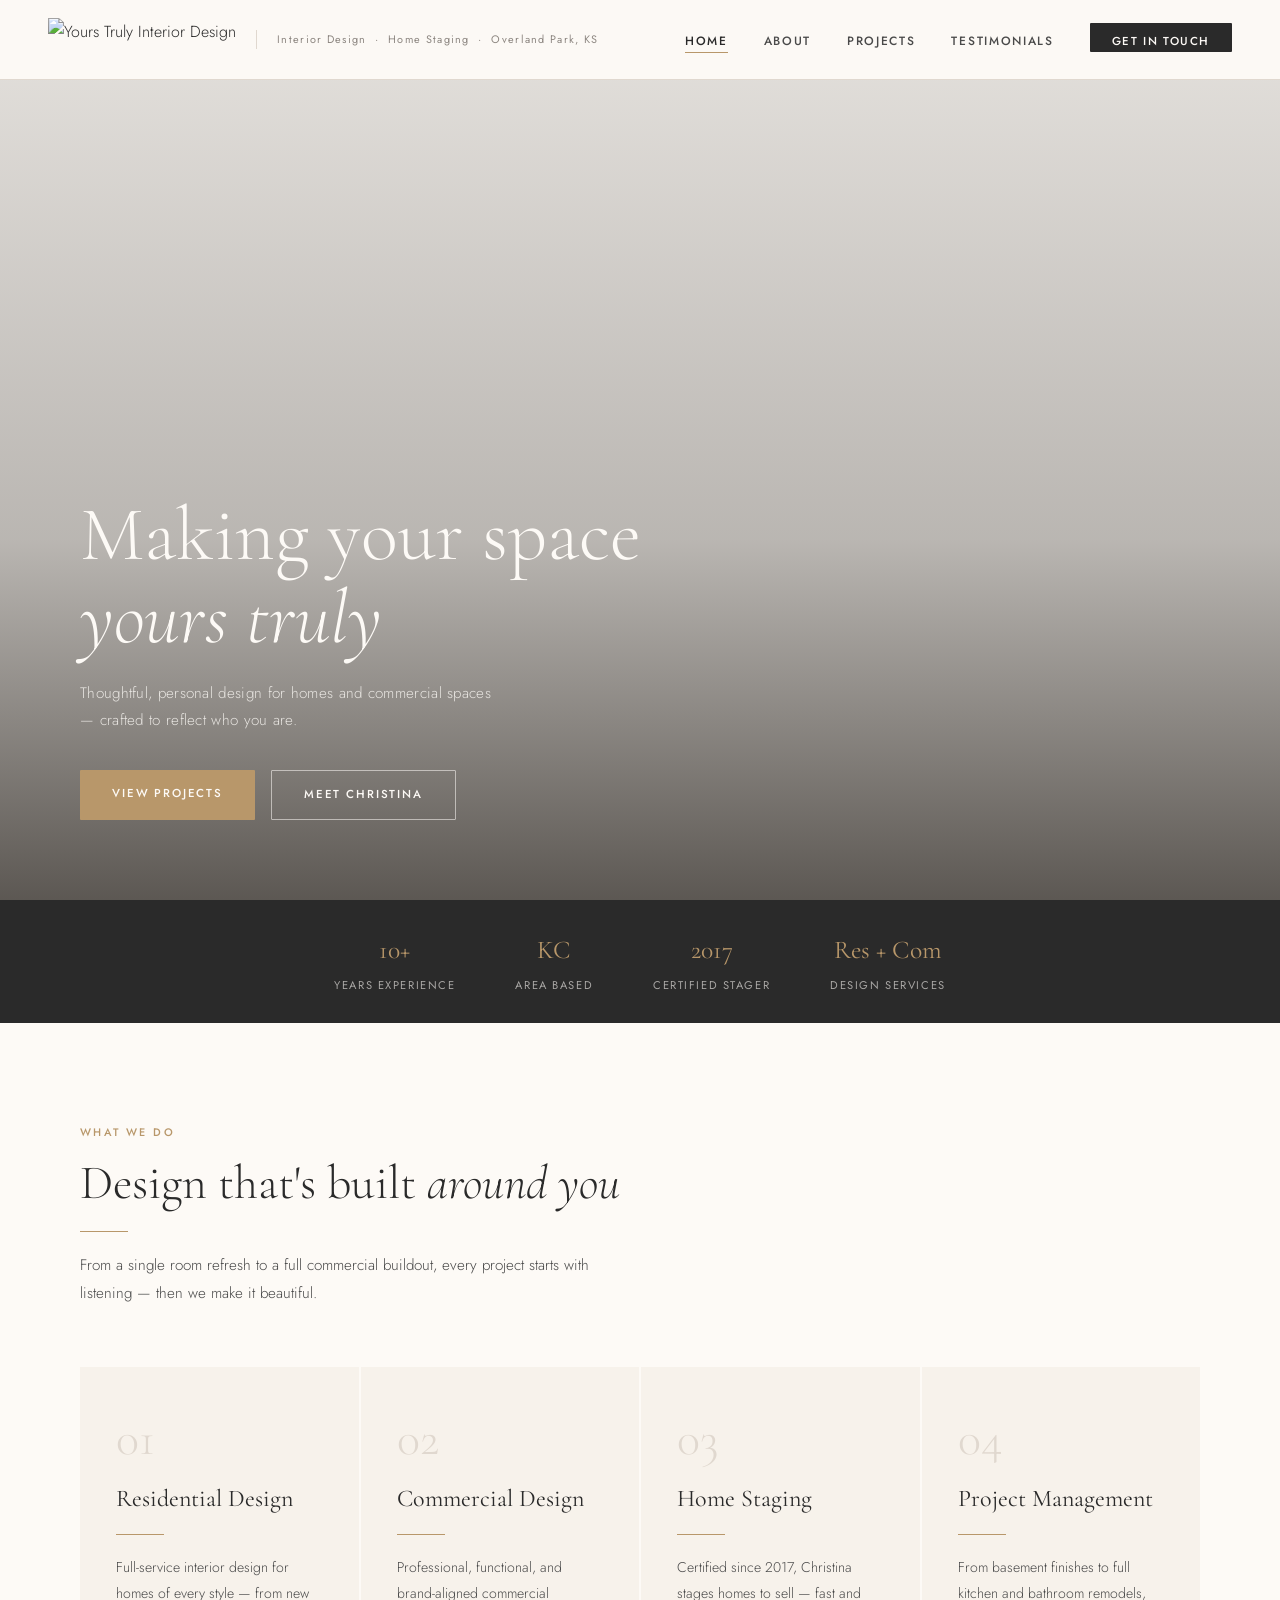
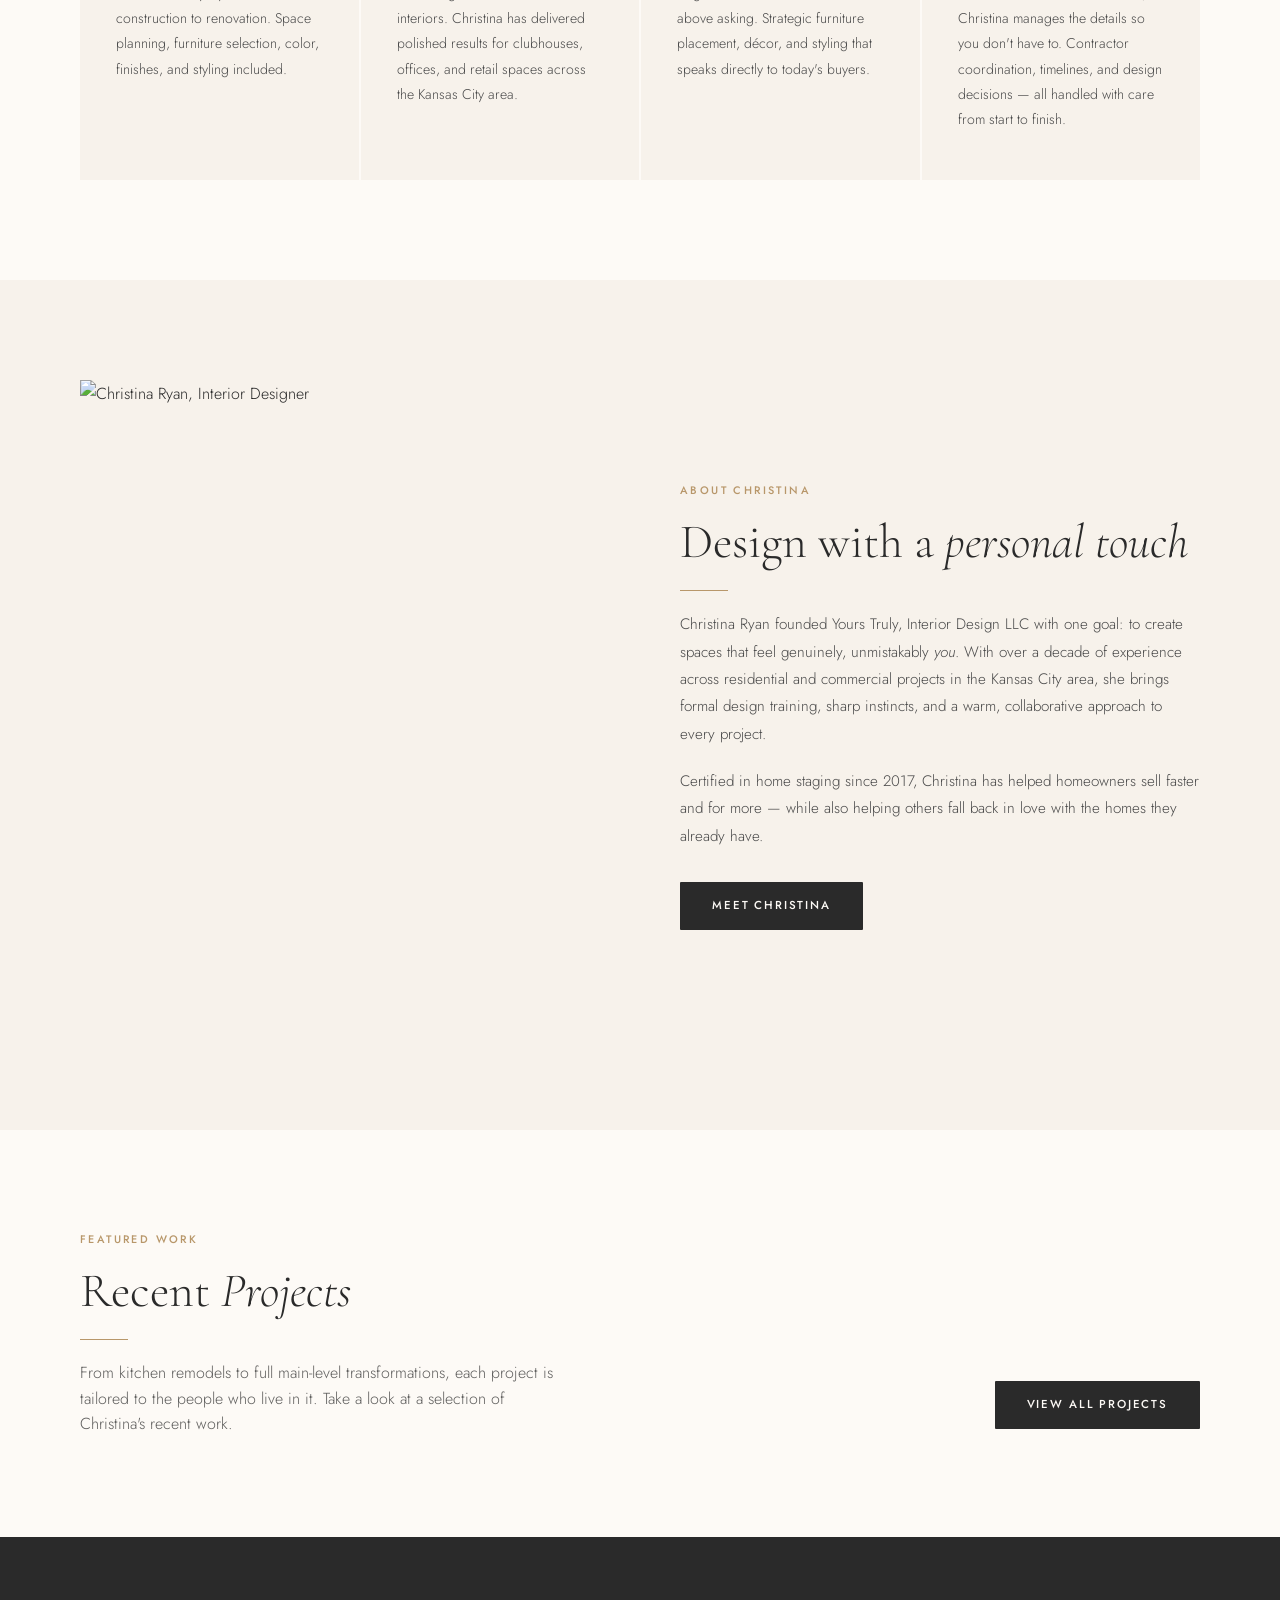
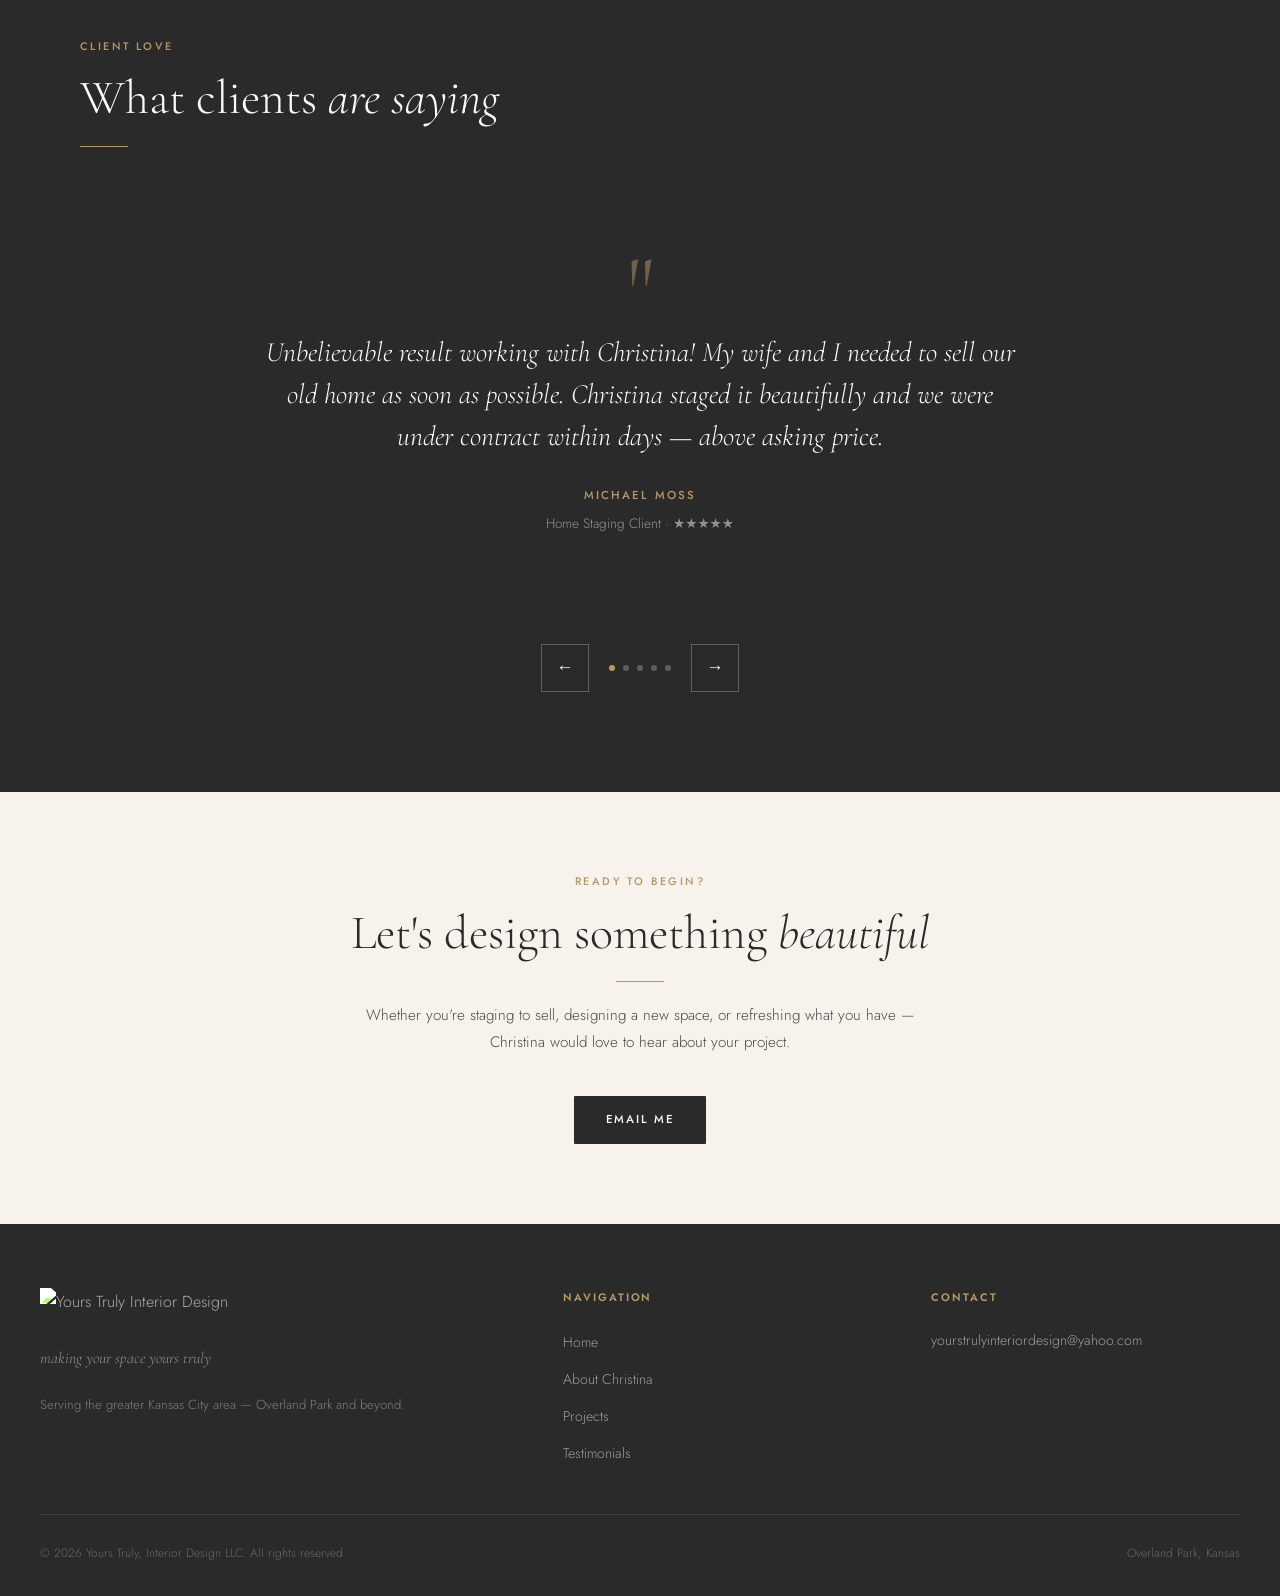
==== commit ba0ae95e: "added some images, made small changes" ====
--- a/index.html
+++ b/index.html
@@ -22,7 +22,7 @@
       <li><a href="about.html">About</a></li>
       <li><a href="projects.html">Projects</a></li>
       <li><a href="testimonials.html">Testimonials</a></li>
-      <li><a href="mailto:yourstrulyinteriordesign@yahoo.com" class="nav-cta">Get in Touch</a></li>
+      <li><a href="contact.html" class="nav-cta">Get in Touch</a></li>
     </ul>
     <button class="hamburger" id="hamburger" aria-label="Menu">
       <span></span><span></span><span></span>
@@ -34,7 +34,7 @@
     <a href="about.html">About</a>
     <a href="projects.html">Projects</a>
     <a href="testimonials.html">Testimonials</a>
-    <a href="mailto:yourstrulyinteriordesign@yahoo.com">Get in Touch</a>
+    <a href="contact.html">Get in Touch</a>
   </div>
 
   <!-- HERO -->
@@ -139,26 +139,9 @@
           <p class="section-label">Featured Work</p>
           <h2>Recent <em>Projects</em></h2>
           <div class="divider"></div>
+          <p style="max-width: 480px; margin-top: 8px; color: var(--charcoal); opacity: 0.75; font-size: 1rem; line-height: 1.6;">From kitchen remodels to full main-level transformations, each project is tailored to the people who live in it. Take a look at a selection of Christina's recent work.</p>
         </div>
         <a href="projects.html" class="btn btn-dark" style="margin-bottom: 8px;">View All Projects</a>
-      </div>
-      <div class="projects-grid">
-        <div class="project-item col-6 row-med">
-          <img src="https://images.squarespace-cdn.com/content/v1/5b879209da02bc54b4c3dd03/1777571607477-O6WK1I75LO3JMMD1KAJ6/IMG_4426.jpeg" alt="Kitchen Remodel" loading="lazy" />
-          <div class="project-item-overlay"><span class="project-item-label">Kitchen Remodel</span></div>
-        </div>
-        <div class="project-item col-6 row-med">
-          <img src="https://images.squarespace-cdn.com/content/v1/5b879209da02bc54b4c3dd03/1630653430029-G9C7UEC89Q7WGVQ981O9/86665846_2909606509135131_9006853346664906752_n.jpg" alt="Farmhouse" loading="lazy" />
-          <div class="project-item-overlay"><span class="project-item-label">Farmhouse</span></div>
-        </div>
-        <div class="project-item col-6 row-med">
-          <img src="https://images.squarespace-cdn.com/content/v1/5b879209da02bc54b4c3dd03/1630653223148-XOSE5EFYVFU7YMMBC68X/76650747_2699862523442865_7784291580168372224_n.jpg" alt="Rustic Elegance" loading="lazy" />
-          <div class="project-item-overlay"><span class="project-item-label">Rustic Elegance</span></div>
-        </div>
-        <div class="project-item col-6 row-med">
-          <img src="https://images.squarespace-cdn.com/content/v1/5b879209da02bc54b4c3dd03/2263a76f-a128-403d-b856-2bec34328377/IMG_1175.jpeg" alt="Commercial — Mills Farm Clubhouse" loading="lazy" />
-          <div class="project-item-overlay"><span class="project-item-label">Commercial — Mills Farm Clubhouse</span></div>
-        </div>
       </div>
     </div>
   </section>
@@ -246,7 +229,7 @@
       <div class="divider" style="margin: 20px auto;"></div>
       <p style="text-align: center; margin-bottom: 40px;">Whether you're staging to sell, designing a new space, or refreshing what you have — Christina would love to hear about your project.</p>
       <div style="display: flex; justify-content: center; gap: 16px; flex-wrap: wrap;">
-        <a href="mailto:yourstrulyinteriordesign@yahoo.com" class="btn btn-dark">Email Me</a>
+        <a href="contact.html" class="btn btn-dark">Email Me</a>
       </div>
     </div>
   </section>
@@ -270,7 +253,7 @@
       </div>
       <div>
         <p class="footer-heading">Contact</p>
-        <p class="footer-contact-item"><a href="mailto:yourstrulyinteriordesign@yahoo.com">yourstrulyinteriordesign@yahoo.com</a></p>
+        <p class="footer-contact-item"><a href="contact.html">yourstrulyinteriordesign@yahoo.com</a></p>
       </div>
     </div>
     <div class="footer-bottom">
--- a/styles.css
+++ b/styles.css
@@ -1096,6 +1096,49 @@
 
 /* ─── RESPONSIVE ──────────────────────────────────────── */
 
+/* Projects page photo grids */
+.project-grid-3 {
+  display: grid;
+  grid-template-columns: repeat(3, 1fr);
+  gap: 12px;
+  margin-top: 40px;
+}
+.project-grid-2 {
+  display: grid;
+  grid-template-columns: 1fr 1fr;
+  gap: 12px;
+  margin-top: 40px;
+}
+.project-grid-3 > div,
+.project-grid-2 > div {
+  overflow: hidden;
+  aspect-ratio: 4/3;
+}
+.project-grid-3 img,
+.project-grid-2 img {
+  width: 100%;
+  height: 100%;
+  object-fit: cover;
+  transition: transform 0.5s;
+  display: block;
+}
+
+@media (max-width: 960px) {
+  .project-grid-3 { grid-template-columns: 1fr 1fr; }
+}
+
+@media (max-width: 640px) {
+  .project-grid-3,
+  .project-grid-2 {
+    grid-template-columns: 1fr;
+    gap: 8px;
+  }
+  .project-grid-3 > div,
+  .project-grid-2 > div {
+    aspect-ratio: 3/2;
+  }
+}
+
 @media (max-width: 960px) {
   :root { --section-pad: 70px 24px; }
 
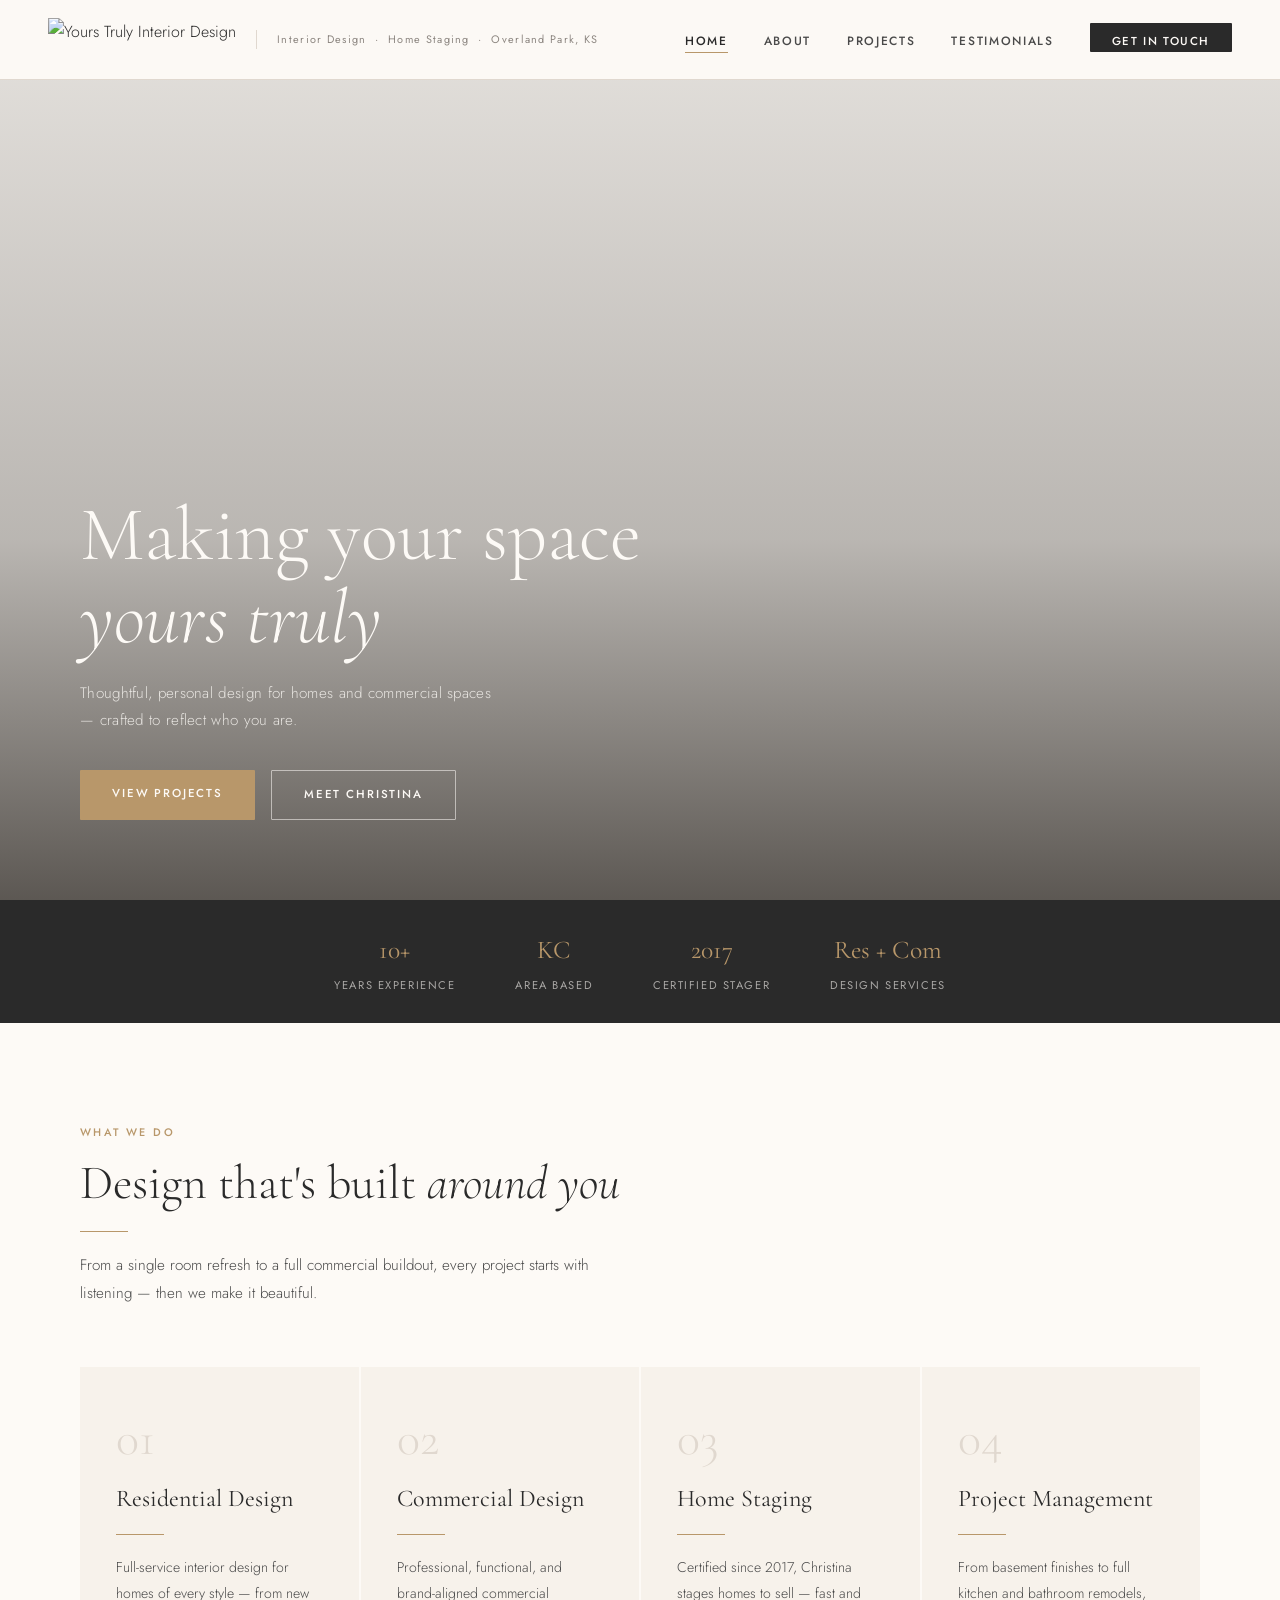
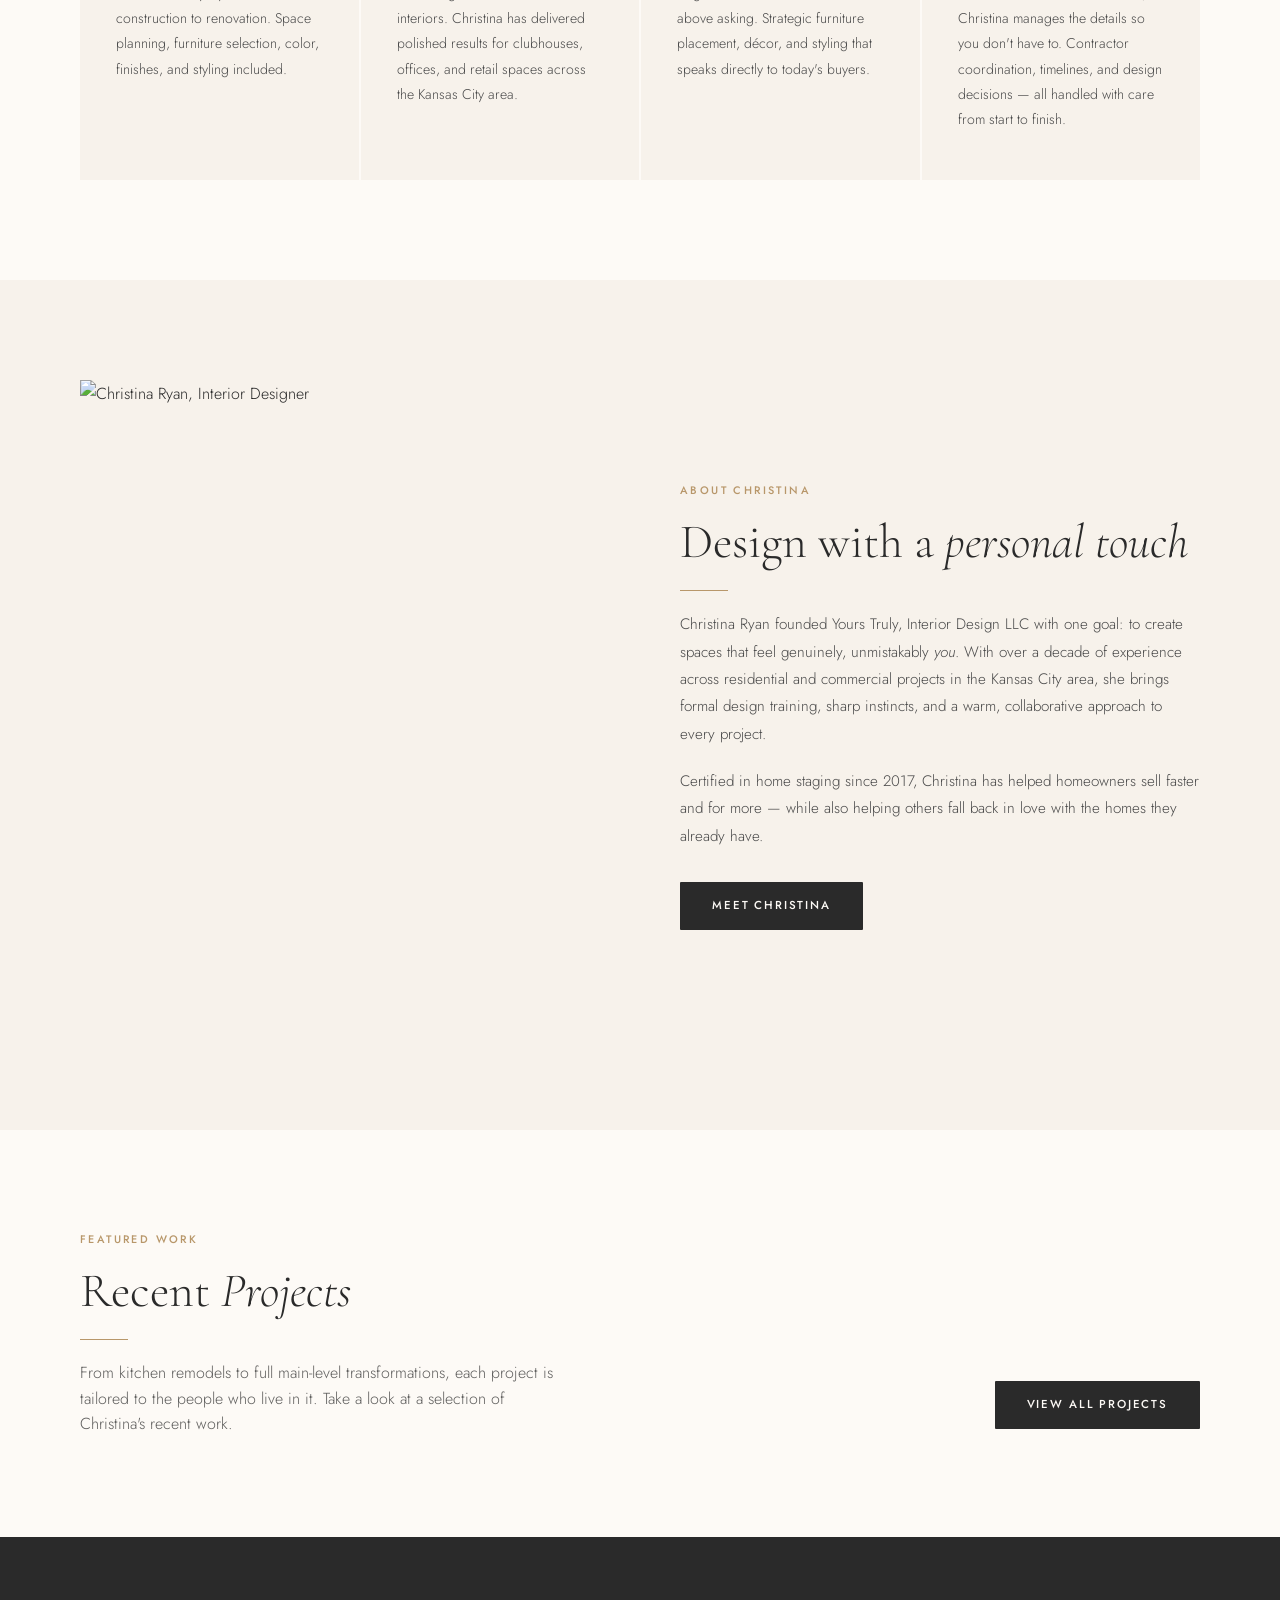
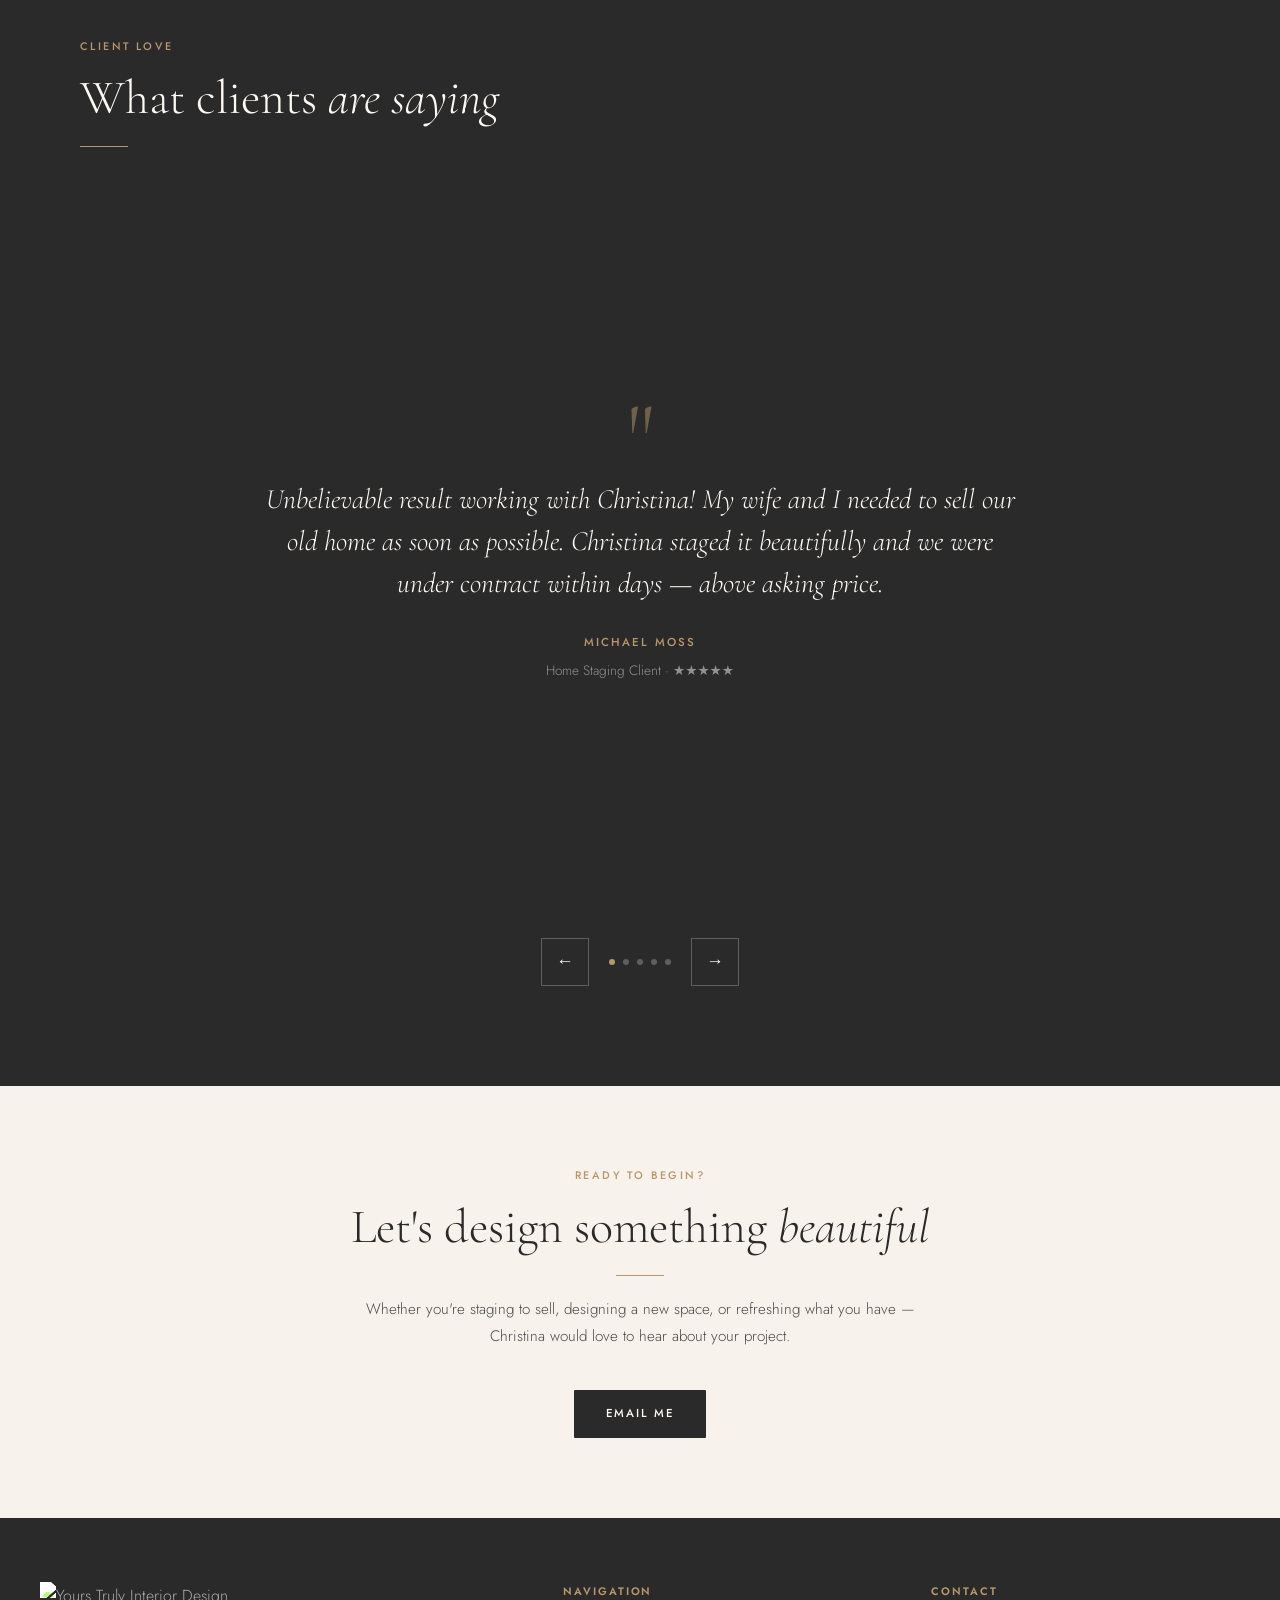
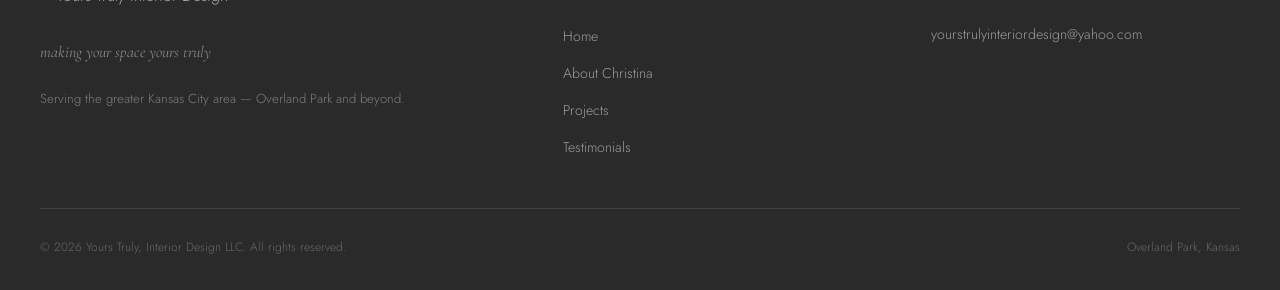
==== commit 1a4d5e92: "added testimonials" ====
--- a/index.html
+++ b/index.html
@@ -190,9 +190,9 @@
         <div class="slide slide-text-only">
           <div class="slide-content">
             <div class="quote-mark">"</div>
-            <p class="slide-quote">Christina is amazing! She helped us redesign our living room and master bedroom and the results were absolutely stunning. She has a true gift for understanding what her clients want and delivering beyond expectations.</p>
-            <p class="slide-author">Kathy Brennan</p>
-            <p class="slide-role">Residential Design Client · ★★★★★</p>
+            <p class="slide-quote">What a pleasure it was working with Christina/Yours Truly Interior Design! She did an amazing job from start to finish. Christina respected our budget, fully understood our goals, and offered thoughtful recommendations that helped us create a result far beyond what we imagined. We are so happy with how everything turned out, and for anyone considering a renovation/remodel, we cannot recommend her strongly enough!</p>
+            <p class="slide-author">Dave Goerz</p>
+            <p class="slide-role">Google Review · ★★★★★</p>
           </div>
         </div>
 
@@ -200,9 +200,9 @@
         <div class="slide slide-text-only">
           <div class="slide-content">
             <div class="quote-mark">"</div>
-            <p class="slide-quote">Working with Christina was the best decision we made for our new home. She listened carefully to our style and budget, and transformed every space into something we genuinely love coming home to every day.</p>
-            <p class="slide-author">Sarah & Tom Whitfield</p>
-            <p class="slide-role">Residential Design Client · ★★★★★</p>
+            <p class="slide-quote">We couldn't be happier with our experience working with Christina Ryan at Yours Truly Design. From the very beginning, she made the entire renovation process creative and low-stress. Christina helped us reimagine our upper-level fireplace by designing beautiful custom shelving and a mantel. She also designed a new island for our basement and helped us refresh and accessorize throughout our home and bathroom, helping us elevate each space. Christina has an incredible eye for detail and a unique talent for turning ideas into well-thought-out, functional designs. We will absolutely continue to work with Christina again and highly recommend Yours Truly Design to anyone looking to refresh or renovate their home. She's the best!</p>
+            <p class="slide-author">Jennifer Wertzberger</p>
+            <p class="slide-role">Google Review · ★★★★★</p>
           </div>
         </div>
 
@@ -300,7 +300,7 @@
     dots.forEach(d => d.addEventListener('click', () => goTo(+d.dataset.idx)));
 
     // Auto-advance
-    setInterval(() => goTo(current + 1), 6000);
+    setInterval(() => goTo(current + 1), 14000);
   </script>
 </body>
 </html>
